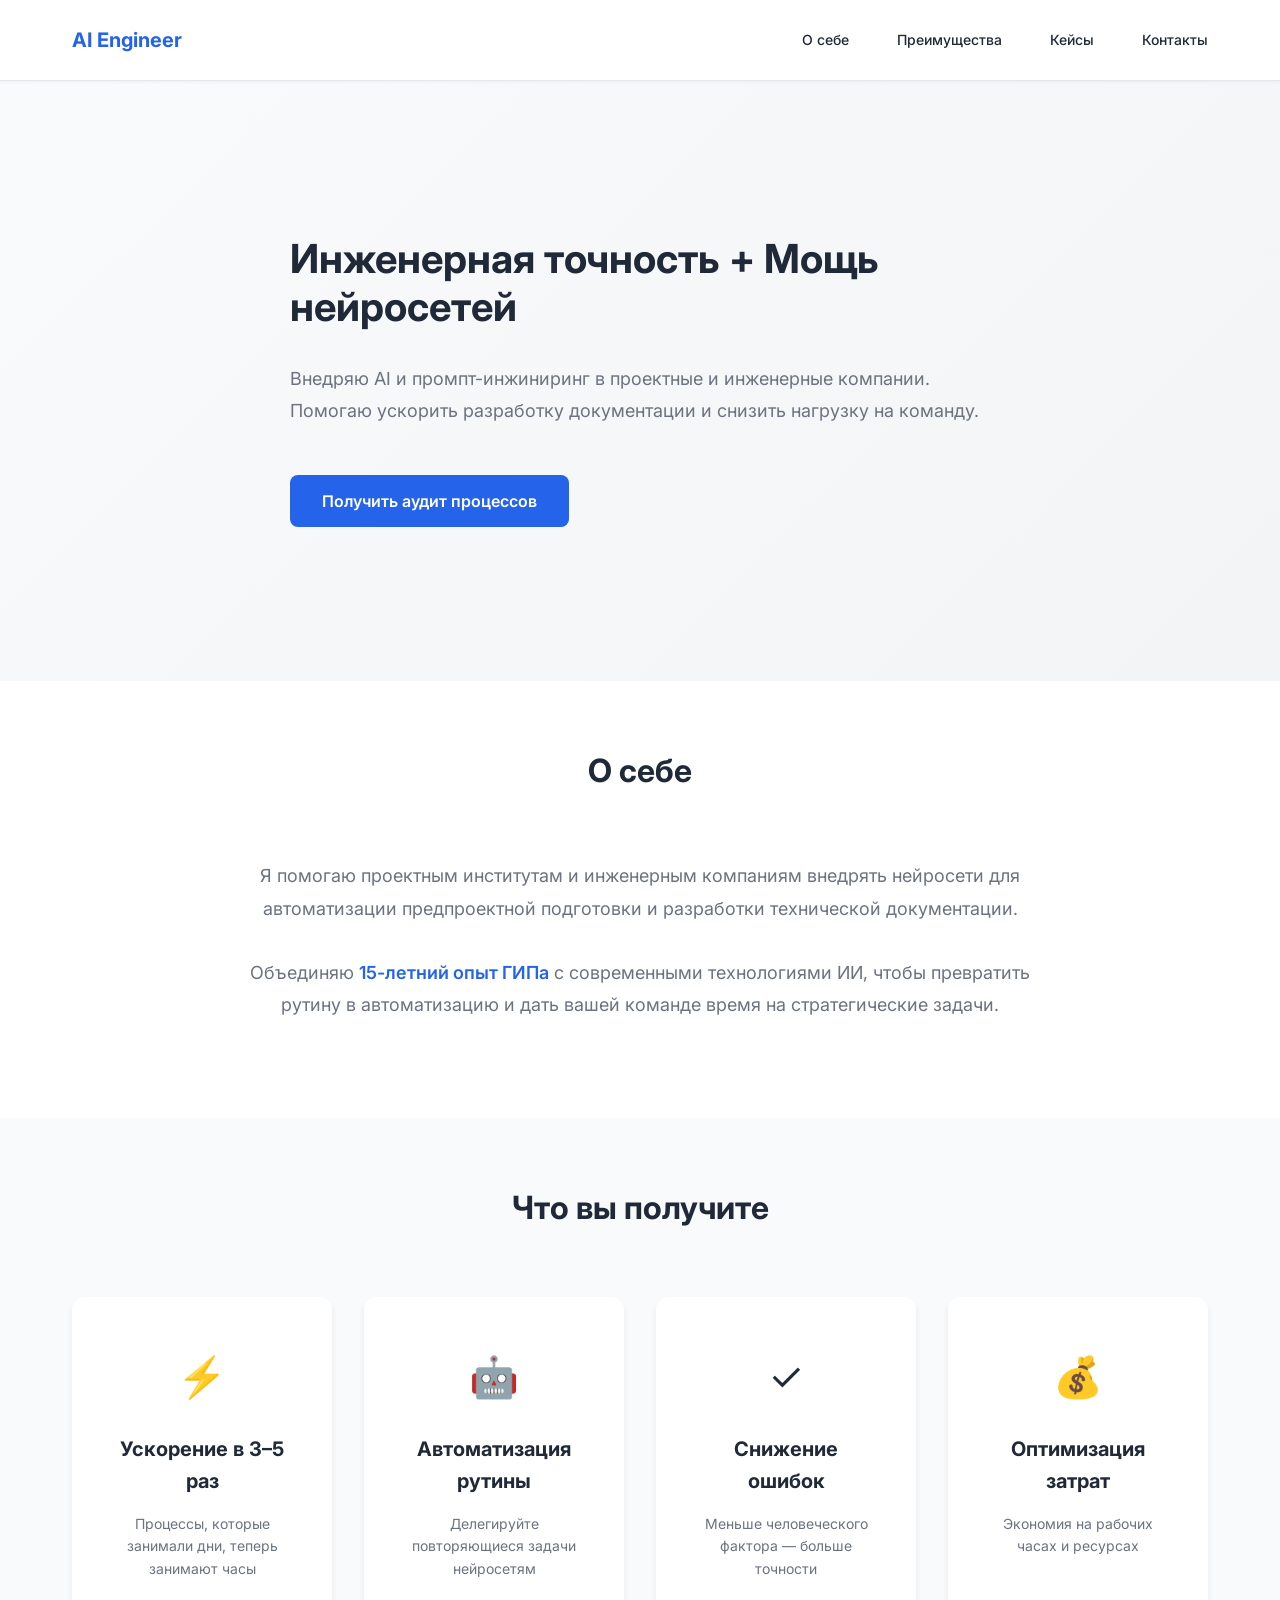
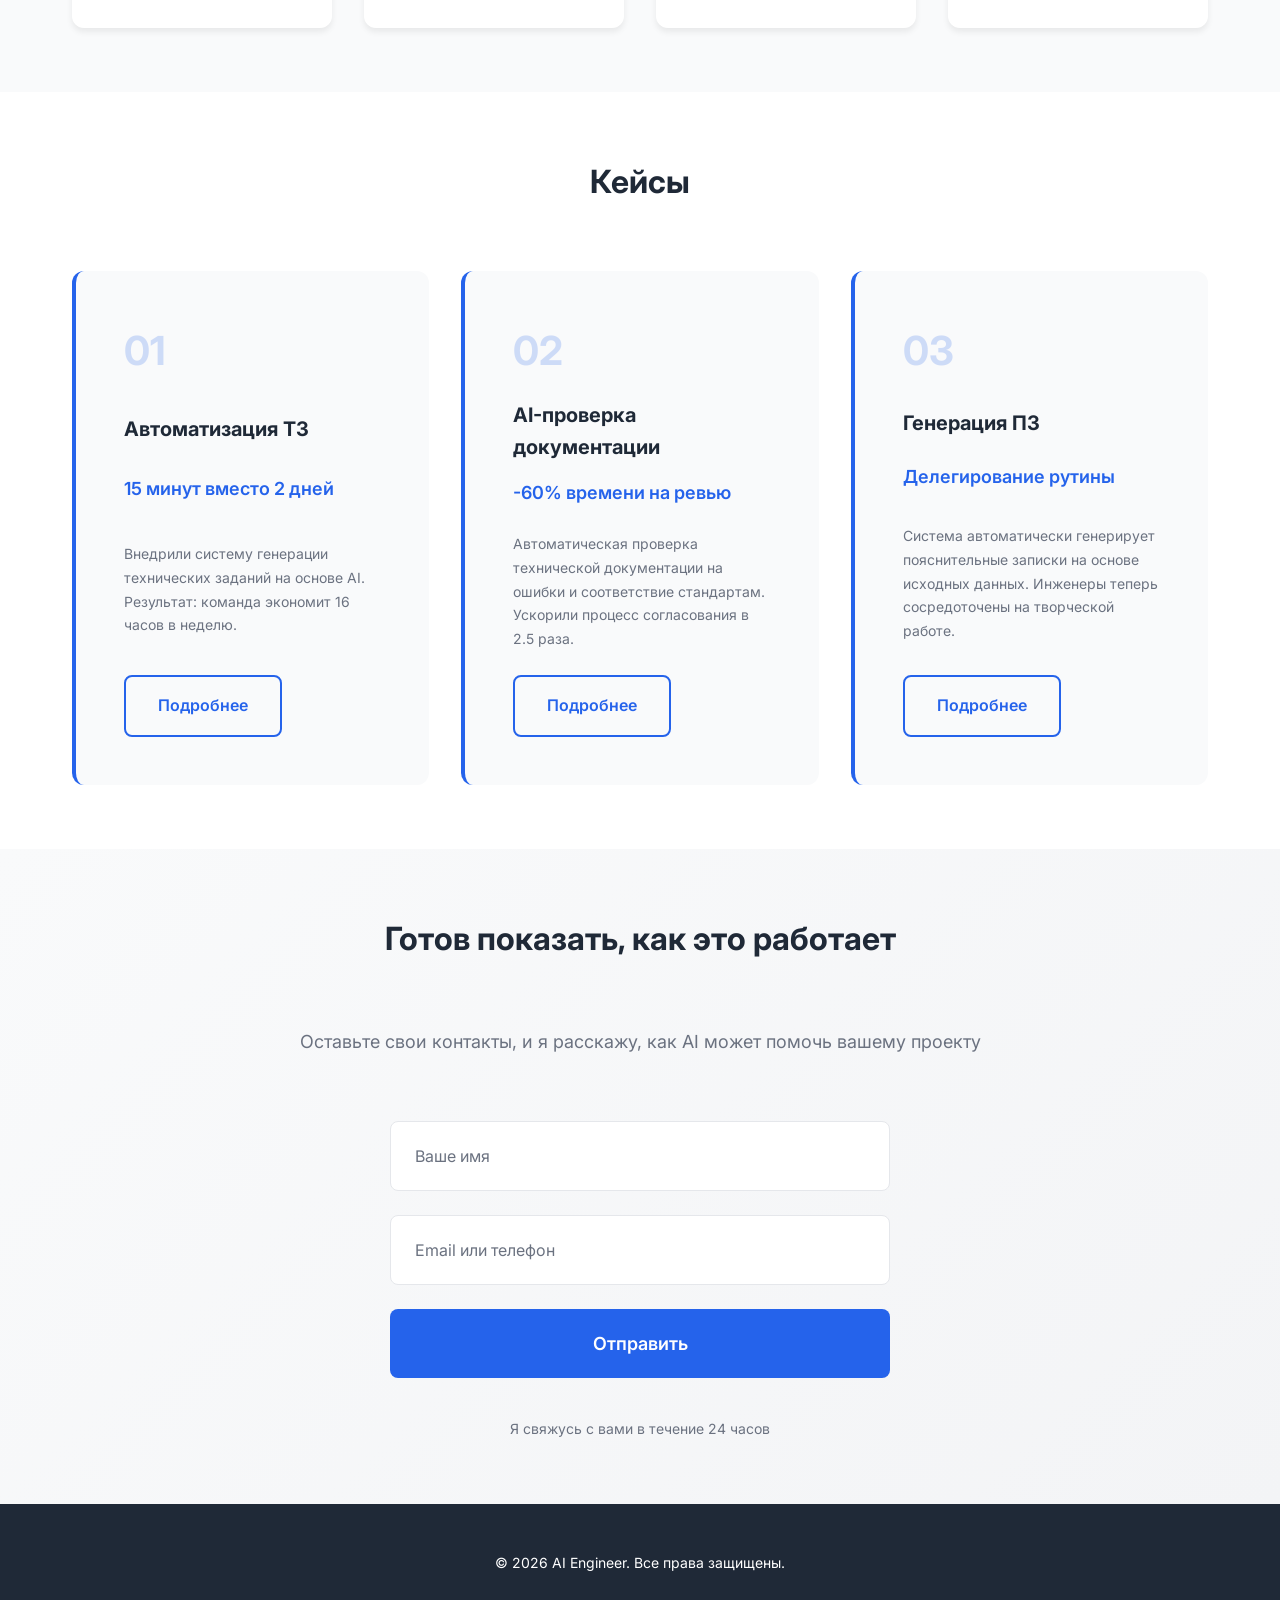
==== index.html @ dcd71bc3 "шаблон сайта" ====
<!DOCTYPE html>
<html lang="ru">
<head>
    <meta charset="UTF-8">
    <meta name="viewport" content="width=device-width, initial-scale=1.0">
    <meta name="description" content="Внедрение AI и промпт-инжиниринга в проектные и инженерные компании">
    <title>AI для инженерных компаний | Автоматизация процессов</title>
    
    <!-- Google Fonts -->
    <link rel="preconnect" href="https://fonts.googleapis.com">
    <link rel="preconnect" href="https://fonts.gstatic.com" crossorigin>
    <link href="https://fonts.googleapis.com/css2?family=Inter:wght@400;500;600;700&display=swap" rel="stylesheet">
    
    <!-- Styles -->
    <link rel="stylesheet" href="style.css">
</head>
<body>
    <!-- Navigation -->
    <nav class="navbar">
        <div class="container">
            <div class="navbar-content">
                <div class="logo">AI Engineer</div>
                <ul class="nav-links">
                    <li><a href="#about">О себе</a></li>
                    <li><a href="#benefits">Преимущества</a></li>
                    <li><a href="#cases">Кейсы</a></li>
                    <li><a href="#contact">Контакты</a></li>
                </ul>
            </div>
        </div>
    </nav>

    <!-- Hero Section -->
    <section class="hero">
        <div class="container">
            <div class="hero-content">
                <h1 class="hero-title">Инженерная точность + Мощь нейросетей</h1>
                <p class="hero-subtitle">
                    Внедряю AI и промпт-инжиниринг в проектные и инженерные компании. 
                    Помогаю ускорить разработку документации и снизить нагрузку на команду.
                </p>
                <button class="btn btn-primary" onclick="scrollToContact()">Получить аудит процессов</button>
            </div>
        </div>
    </section>

    <!-- About Section -->
    <section id="about" class="about">
        <div class="container">
            <h2 class="section-title">О себе</h2>
            <div class="about-content">
                <p>
                    Я помогаю проектным институтам и инженерным компаниям внедрять нейросети 
                    для автоматизации предпроектной подготовки и разработки технической документации.
                </p>
                <p>
                    Объединяю <strong>15-летний опыт ГИПа</strong> с современными технологиями ИИ, 
                    чтобы превратить рутину в автоматизацию и дать вашей команде время на стратегические задачи.
                </p>
            </div>
        </div>
    </section>

    <!-- Benefits Section -->
    <section id="benefits" class="benefits">
        <div class="container">
            <h2 class="section-title">Что вы получите</h2>
            <div class="benefits-grid">
                <div class="benefit-card">
                    <div class="benefit-icon">⚡</div>
                    <h3>Ускорение в 3–5 раз</h3>
                    <p>Процессы, которые занимали дни, теперь занимают часы</p>
                </div>
                <div class="benefit-card">
                    <div class="benefit-icon">🤖</div>
                    <h3>Автоматизация рутины</h3>
                    <p>Делегируйте повторяющиеся задачи нейросетям</p>
                </div>
                <div class="benefit-card">
                    <div class="benefit-icon">✓</div>
                    <h3>Снижение ошибок</h3>
                    <p>Меньше человеческого фактора — больше точности</p>
                </div>
                <div class="benefit-card">
                    <div class="benefit-icon">💰</div>
                    <h3>Оптимизация затрат</h3>
                    <p>Экономия на рабочих часах и ресурсах</p>
                </div>
            </div>
        </div>
    </section>

    <!-- Cases Section -->
    <section id="cases" class="cases">
        <div class="container">
            <h2 class="section-title">Кейсы</h2>
            <div class="cases-grid">
                <div class="case-card">
                    <div class="case-number">01</div>
                    <h3>Автоматизация ТЗ</h3>
                    <p class="case-result">15 минут вместо 2 дней</p>
                    <p class="case-description">
                        Внедрили систему генерации технических заданий на основе AI. 
                        Результат: команда экономит 16 часов в неделю.
                    </p>
                    <a href="case-1.html" class="btn btn-secondary">Подробнее</a>
                </div>
                <div class="case-card">
                    <div class="case-number">02</div>
                    <h3>AI-проверка документации</h3>
                    <p class="case-result">-60% времени на ревью</p>
                    <p class="case-description">
                        Автоматическая проверка технической документации на ошибки и соответствие стандартам. 
                        Ускорили процесс согласования в 2.5 раза.
                    </p>
                    <a href="case-2.html" class="btn btn-secondary">Подробнее</a>
                </div>
                <div class="case-card">
                    <div class="case-number">03</div>
                    <h3>Генерация ПЗ</h3>
                    <p class="case-result">Делегирование рутины</p>
                    <p class="case-description">
                        Система автоматически генерирует пояснительные записки на основе исходных данных. 
                        Инженеры теперь сосредоточены на творческой работе.
                    </p>
                    <a href="case-3.html" class="btn btn-secondary">Подробнее</a>
                </div>
            </div>
        </div>
    </section>

    <!-- Contact Section -->
    <section id="contact" class="contact">
        <div class="container">
            <h2 class="section-title">Готов показать, как это работает</h2>
            <p class="contact-subtitle">Оставьте свои контакты, и я расскажу, как AI может помочь вашему проекту</p>
            
            <form class="contact-form" id="contactForm">
                <div class="form-group">
                    <input 
                        type="text" 
                        placeholder="Ваше имя" 
                        required
                        class="form-input"
                    >
                </div>
                <div class="form-group">
                    <input 
                        type="email" 
                        placeholder="Email или телефон" 
                        required
                        class="form-input"
                    >
                </div>
                <button type="submit" class="btn btn-primary btn-large">Отправить</button>
                <p class="form-note">Я свяжусь с вами в течение 24 часов</p>
            </form>
        </div>
    </section>

    <!-- Footer -->
    <footer class="footer">
        <div class="container">
            <p>&copy; 2026 AI Engineer. Все права защищены.</p>
        </div>
    </footer>

    <!-- Scripts -->
    <script src="script.js"></script>
</body>
</html>
---- style.css ----
/* ============================================
   CSS Variables & Reset
   ============================================ */

:root {
    /* Colors */
    --primary: #2563eb;
    --primary-dark: #1e40af;
    --primary-light: #3b82f6;
    --text-dark: #1f2937;
    --text-light: #6b7280;
    --bg-light: #f9fafb;
    --bg-white: #ffffff;
    --border: #e5e7eb;
    --shadow: 0 4px 6px rgba(0, 0, 0, 0.07);
    --shadow-lg: 0 10px 25px rgba(0, 0, 0, 0.1);
    
    /* Spacing */
    --spacing-xs: 0.5rem;
    --spacing-sm: 1rem;
    --spacing-md: 1.5rem;
    --spacing-lg: 2rem;
    --spacing-xl: 3rem;
    --spacing-2xl: 4rem;
    
    /* Typography */
    --font-family: 'Inter', -apple-system, BlinkMacSystemFont, 'Segoe UI', sans-serif;
    --font-size-sm: 0.875rem;
    --font-size-base: 1rem;
    --font-size-lg: 1.125rem;
    --font-size-xl: 1.25rem;
    --font-size-2xl: 1.5rem;
    --font-size-3xl: 2rem;
    --font-size-4xl: 2.5rem;
    
    /* Transitions */
    --transition: all 0.3s ease;
}

* {
    margin: 0;
    padding: 0;
    box-sizing: border-box;
}

html {
    scroll-behavior: smooth;
}

section[id] {
    scroll-margin-top: 80px;
}

body {
    font-family: var(--font-family);
    color: var(--text-dark);
    background-color: var(--bg-white);
    line-height: 1.6;
    font-size: var(--font-size-base);
}

/* ============================================
   Container & Layout
   ============================================ */

.container {
    max-width: 1200px;
    margin: 0 auto;
    padding: 0 var(--spacing-lg);
}

/* ============================================
   Navigation
   ============================================ */

.navbar {
    position: sticky;
    top: 0;
    background: var(--bg-white);
    border-bottom: 1px solid var(--border);
    z-index: 100;
    box-shadow: 0 1px 3px rgba(0, 0, 0, 0.05);
}

.navbar-content {
    display: flex;
    justify-content: space-between;
    align-items: center;
    padding: var(--spacing-md) 0;
}

.logo {
    font-size: var(--font-size-xl);
    font-weight: 700;
    color: var(--primary);
    text-decoration: none;
}

.nav-links {
    display: flex;
    list-style: none;
    gap: var(--spacing-xl);
}

.nav-links a {
    color: var(--text-dark);
    text-decoration: none;
    font-weight: 500;
    font-size: var(--font-size-sm);
    transition: var(--transition);
    position: relative;
}

.nav-links a:hover {
    color: var(--primary);
}

.nav-links a::after {
    content: '';
    position: absolute;
    bottom: -4px;
    left: 0;
    width: 0;
    height: 2px;
    background: var(--primary);
    transition: var(--transition);
}

.nav-links a:hover::after {
    width: 100%;
}

/* ============================================
   Hero Section
   ============================================ */

.hero {
    padding: var(--spacing-2xl) 0;
    background: linear-gradient(135deg, #f9fafb 0%, #f3f4f6 100%);
    min-height: 600px;
    display: flex;
    align-items: center;
    animation: fadeIn 0.8s ease;
}

.hero-content {
    max-width: 700px;
}

.hero-title {
    font-size: var(--font-size-4xl);
    font-weight: 700;
    line-height: 1.2;
    margin-bottom: var(--spacing-lg);
    color: var(--text-dark);
}

.hero-subtitle {
    font-size: var(--font-size-lg);
    color: var(--text-light);
    margin-bottom: var(--spacing-xl);
    line-height: 1.8;
}

/* ============================================
   Buttons
   ============================================ */

.btn {
    padding: var(--spacing-sm) var(--spacing-lg);
    border: none;
    border-radius: 8px;
    font-size: var(--font-size-base);
    font-weight: 600;
    cursor: pointer;
    transition: var(--transition);
    font-family: var(--font-family);
    display: inline-block;
    text-decoration: none;
}

.btn-primary {
    background: var(--primary);
    color: white;
}

.btn-primary:hover {
    background: var(--primary-dark);
    transform: translateY(-2px);
    box-shadow: var(--shadow-lg);
}

.btn-primary:active {
    transform: translateY(0);
}

.btn-large {
    padding: var(--spacing-md) var(--spacing-2xl);
    font-size: var(--font-size-lg);
}

.btn-secondary {
    background: transparent;
    color: var(--primary);
    border: 2px solid var(--primary);
    padding: var(--spacing-sm) var(--spacing-lg);
}

.btn-secondary:hover {
    background: var(--primary);
    color: white;
    transform: translateY(-2px);
}

/* ============================================
   Sections
   ============================================ */

section {
    padding: var(--spacing-2xl) 0;
}

.section-title {
    font-size: var(--font-size-3xl);
    font-weight: 700;
    margin-bottom: var(--spacing-2xl);
    text-align: center;
    color: var(--text-dark);
}

/* ============================================
   About Section
   ============================================ */

.about {
    background: var(--bg-white);
}

.about-content {
    max-width: 800px;
    margin: 0 auto;
    text-align: center;
}

.about-content p {
    font-size: var(--font-size-lg);
    color: var(--text-light);
    margin-bottom: var(--spacing-lg);
    line-height: 1.8;
}

.about-content strong {
    color: var(--primary);
    font-weight: 600;
}

/* ============================================
   Benefits Section
   ============================================ */

.benefits {
    background: var(--bg-light);
}

.benefits-grid {
    display: grid;
    grid-template-columns: repeat(auto-fit, minmax(250px, 1fr));
    gap: var(--spacing-lg);
}

.benefit-card {
    background: var(--bg-white);
    padding: var(--spacing-xl);
    border-radius: 12px;
    box-shadow: var(--shadow);
    transition: var(--transition);
    text-align: center;
    animation: fadeInUp 0.6s ease;
}

.benefit-card:hover {
    transform: translateY(-8px);
    box-shadow: var(--shadow-lg);
}

.benefit-icon {
    font-size: 2.5rem;
    margin-bottom: var(--spacing-md);
}

.benefit-card h3 {
    font-size: var(--font-size-xl);
    margin-bottom: var(--spacing-sm);
    color: var(--text-dark);
}

.benefit-card p {
    color: var(--text-light);
    font-size: var(--font-size-sm);
    line-height: 1.6;
}

/* ============================================
   Cases Section
   ============================================ */

.cases {
    background: var(--bg-white);
}

.cases-grid {
    display: grid;
    grid-template-columns: repeat(auto-fit, minmax(300px, 1fr));
    gap: var(--spacing-lg);
}

.case-card {
    background: var(--bg-light);
    padding: var(--spacing-xl);
    border-radius: 12px;
    border-left: 4px solid var(--primary);
    transition: var(--transition);
    animation: fadeInUp 0.6s ease;
    display: flex;
    flex-direction: column;
    justify-content: space-between;
}

.case-card:hover {
    box-shadow: var(--shadow-lg);
    transform: translateX(8px);
}

.case-number {
    font-size: 2.5rem;
    font-weight: 700;
    color: var(--primary);
    opacity: 0.2;
    margin-bottom: var(--spacing-sm);
}

.case-card h3 {
    font-size: var(--font-size-xl);
    margin-bottom: var(--spacing-sm);
    color: var(--text-dark);
}

.case-result {
    color: var(--primary);
    font-weight: 600;
    margin-bottom: var(--spacing-md);
    font-size: var(--font-size-lg);
}

.case-description {
    color: var(--text-light);
    font-size: var(--font-size-sm);
    line-height: 1.7;
}

.case-card .btn-secondary {
    margin-top: var(--spacing-md);
    display: inline-block;
    align-self: flex-start;
}

/* ============================================
   Contact Section
   ============================================ */

.contact {
    background: linear-gradient(135deg, #f9fafb 0%, #f3f4f6 100%);
}

.contact-subtitle {
    text-align: center;
    font-size: var(--font-size-lg);
    color: var(--text-light);
    margin-bottom: var(--spacing-2xl);
}

.contact-form {
    max-width: 500px;
    margin: 0 auto;
    display: flex;
    flex-direction: column;
    gap: var(--spacing-md);
}

.form-group {
    display: flex;
    flex-direction: column;
}

.form-input {
    padding: var(--spacing-md);
    border: 1px solid var(--border);
    border-radius: 8px;
    font-size: var(--font-size-base);
    font-family: var(--font-family);
    transition: var(--transition);
    background: var(--bg-white);
}

.form-input:focus {
    outline: none;
    border-color: var(--primary);
    box-shadow: 0 0 0 3px rgba(37, 99, 235, 0.1);
}

.form-input::placeholder {
    color: var(--text-light);
}

.form-note {
    text-align: center;
    color: var(--text-light);
    font-size: var(--font-size-sm);
    margin-top: var(--spacing-sm);
}

/* ============================================
   Footer
   ============================================ */

.footer {
    background: var(--text-dark);
    color: white;
    text-align: center;
    padding: var(--spacing-xl) 0;
    font-size: var(--font-size-sm);
}

/* ============================================
   Animations
   ============================================ */

@keyframes fadeIn {
    from {
        opacity: 0;
    }
    to {
        opacity: 1;
    }
}

@keyframes fadeInUp {
    from {
        opacity: 0;
        transform: translateY(20px);
    }
    to {
        opacity: 1;
        transform: translateY(0);
    }
}

/* ============================================
   Case Pages
   ============================================ */

.case-header {
    background: linear-gradient(135deg, #f9fafb 0%, #f3f4f6 100%);
    padding: var(--spacing-2xl) 0;
    border-bottom: 1px solid var(--border);
}

.back-link {
    display: inline-block;
    color: var(--primary);
    text-decoration: none;
    font-weight: 500;
    margin-bottom: var(--spacing-lg);
    transition: var(--transition);
}

.back-link:hover {
    color: var(--primary-dark);
}

.case-header h1 {
    font-size: var(--font-size-4xl);
    margin-bottom: var(--spacing-md);
    color: var(--text-dark);
}

.case-header-subtitle {
    font-size: var(--font-size-lg);
    color: var(--text-light);
    max-width: 700px;
}

.case-content {
    padding: var(--spacing-2xl) 0;
}

.case-content .container {
    display: grid;
    grid-template-columns: 1fr 300px;
    gap: var(--spacing-2xl);
}

.case-main {
    max-width: 800px;
}

.case-section {
    margin-bottom: var(--spacing-2xl);
}

.case-section h2 {
    font-size: var(--font-size-2xl);
    margin-bottom: var(--spacing-lg);
    color: var(--text-dark);
}

.case-section p {
    color: var(--text-light);
    margin-bottom: var(--spacing-md);
    line-height: 1.8;
}

.case-list {
    list-style: none;
    margin-bottom: var(--spacing-lg);
}

.case-list li {
    padding-left: var(--spacing-lg);
    margin-bottom: var(--spacing-md);
    position: relative;
    color: var(--text-light);
    line-height: 1.7;
}

.case-list li:before {
    content: '✓';
    position: absolute;
    left: 0;
    color: var(--primary);
    font-weight: 700;
}

.case-section.highlight {
    background: var(--bg-light);
    padding: var(--spacing-xl);
    border-radius: 12px;
    border-left: 4px solid var(--primary);
}

.results-grid {
    display: grid;
    grid-template-columns: repeat(auto-fit, minmax(150px, 1fr));
    gap: var(--spacing-lg);
    margin-top: var(--spacing-lg);
}

.result-item {
    text-align: center;
}

.result-number {
    font-size: var(--font-size-3xl);
    font-weight: 700;
    color: var(--primary);
    display: block;
    margin-bottom: var(--spacing-sm);
}

.result-label {
    font-size: var(--font-size-sm);
    color: var(--text-light);
}

.case-sidebar {
    display: flex;
    flex-direction: column;
    gap: var(--spacing-lg);
}

.sidebar-card {
    background: var(--bg-light);
    padding: var(--spacing-lg);
    border-radius: 12px;
    box-shadow: var(--shadow);
}

.sidebar-card h3 {
    font-size: var(--font-size-lg);
    margin-bottom: var(--spacing-md);
    color: var(--text-dark);
}

.facts-list,
.tech-list {
    list-style: none;
}

.facts-list li,
.tech-list li {
    padding: var(--spacing-sm) 0;
    color: var(--text-light);
    font-size: var(--font-size-sm);
    border-bottom: 1px solid var(--border);
}

.facts-list li:last-child,
.tech-list li:last-child {
    border-bottom: none;
}

.facts-list strong {
    color: var(--text-dark);
}

.testimonial {
    background: var(--bg-light);
    padding: var(--spacing-xl);
    border-radius: 12px;
    border-left: 4px solid var(--primary);
}

.testimonial blockquote {
    font-size: var(--font-size-lg);
    color: var(--text-dark);
    font-style: italic;
    margin-bottom: var(--spacing-md);
    line-height: 1.8;
}

.testimonial-author {
    color: var(--text-light);
    font-size: var(--font-size-sm);
}

.case-cta {
    background: linear-gradient(135deg, var(--primary) 0%, var(--primary-dark) 100%);
    color: white;
    padding: var(--spacing-xl);
    border-radius: 12px;
    text-align: center;
}

.case-cta h2 {
    color: white;
}

.case-cta p {
    color: rgba(255, 255, 255, 0.9);
}

.case-cta .btn {
    margin-top: var(--spacing-lg);
}

.other-cases {
    background: var(--bg-light);
    padding: var(--spacing-2xl) 0;
}

/* ============================================
   Responsive - Case Pages
   ============================================ */

@media (max-width: 768px) {
    .case-content .container {
        grid-template-columns: 1fr;
    }

    .case-header h1 {
        font-size: var(--font-size-2xl);
    }

    .case-section h2 {
        font-size: var(--font-size-xl);
    }

    .results-grid {
        grid-template-columns: repeat(2, 1fr);
    }
}

@media (max-width: 768px) {
    :root {
        --font-size-4xl: 2rem;
        --font-size-3xl: 1.75rem;
        --spacing-2xl: 2rem;
        --spacing-xl: 1.5rem;
    }

    .container {
        padding: 0 var(--spacing-md);
    }

    .navbar-content {
        flex-direction: column;
        gap: var(--spacing-md);
    }

    .nav-links {
        gap: var(--spacing-lg);
        justify-content: center;
    }

    .hero {
        min-height: 400px;
        padding: var(--spacing-xl) 0;
    }

    .hero-title {
        font-size: var(--font-size-2xl);
    }

    .hero-subtitle {
        font-size: var(--font-size-base);
    }

    .benefits-grid,
    .cases-grid {
        grid-template-columns: 1fr;
    }

    .section-title {
        font-size: var(--font-size-2xl);
        margin-bottom: var(--spacing-xl);
    }

    section {
        padding: var(--spacing-xl) 0;
    }
}

@media (max-width: 480px) {
    :root {
        --font-size-4xl: 1.5rem;
        --font-size-3xl: 1.5rem;
        --font-size-2xl: 1.25rem;
        --spacing-2xl: 1.5rem;
        --spacing-xl: 1rem;
        --spacing-lg: 1rem;
    }

    .nav-links {
        gap: var(--spacing-md);
        font-size: var(--font-size-xs);
    }

    .btn-large {
        width: 100%;
        padding: var(--spacing-md) var(--spacing-lg);
    }

    .hero-title {
        font-size: var(--font-size-xl);
    }

    .benefit-icon {
        font-size: 2rem;
    }

    .case-number {
        font-size: 2rem;
    }
}
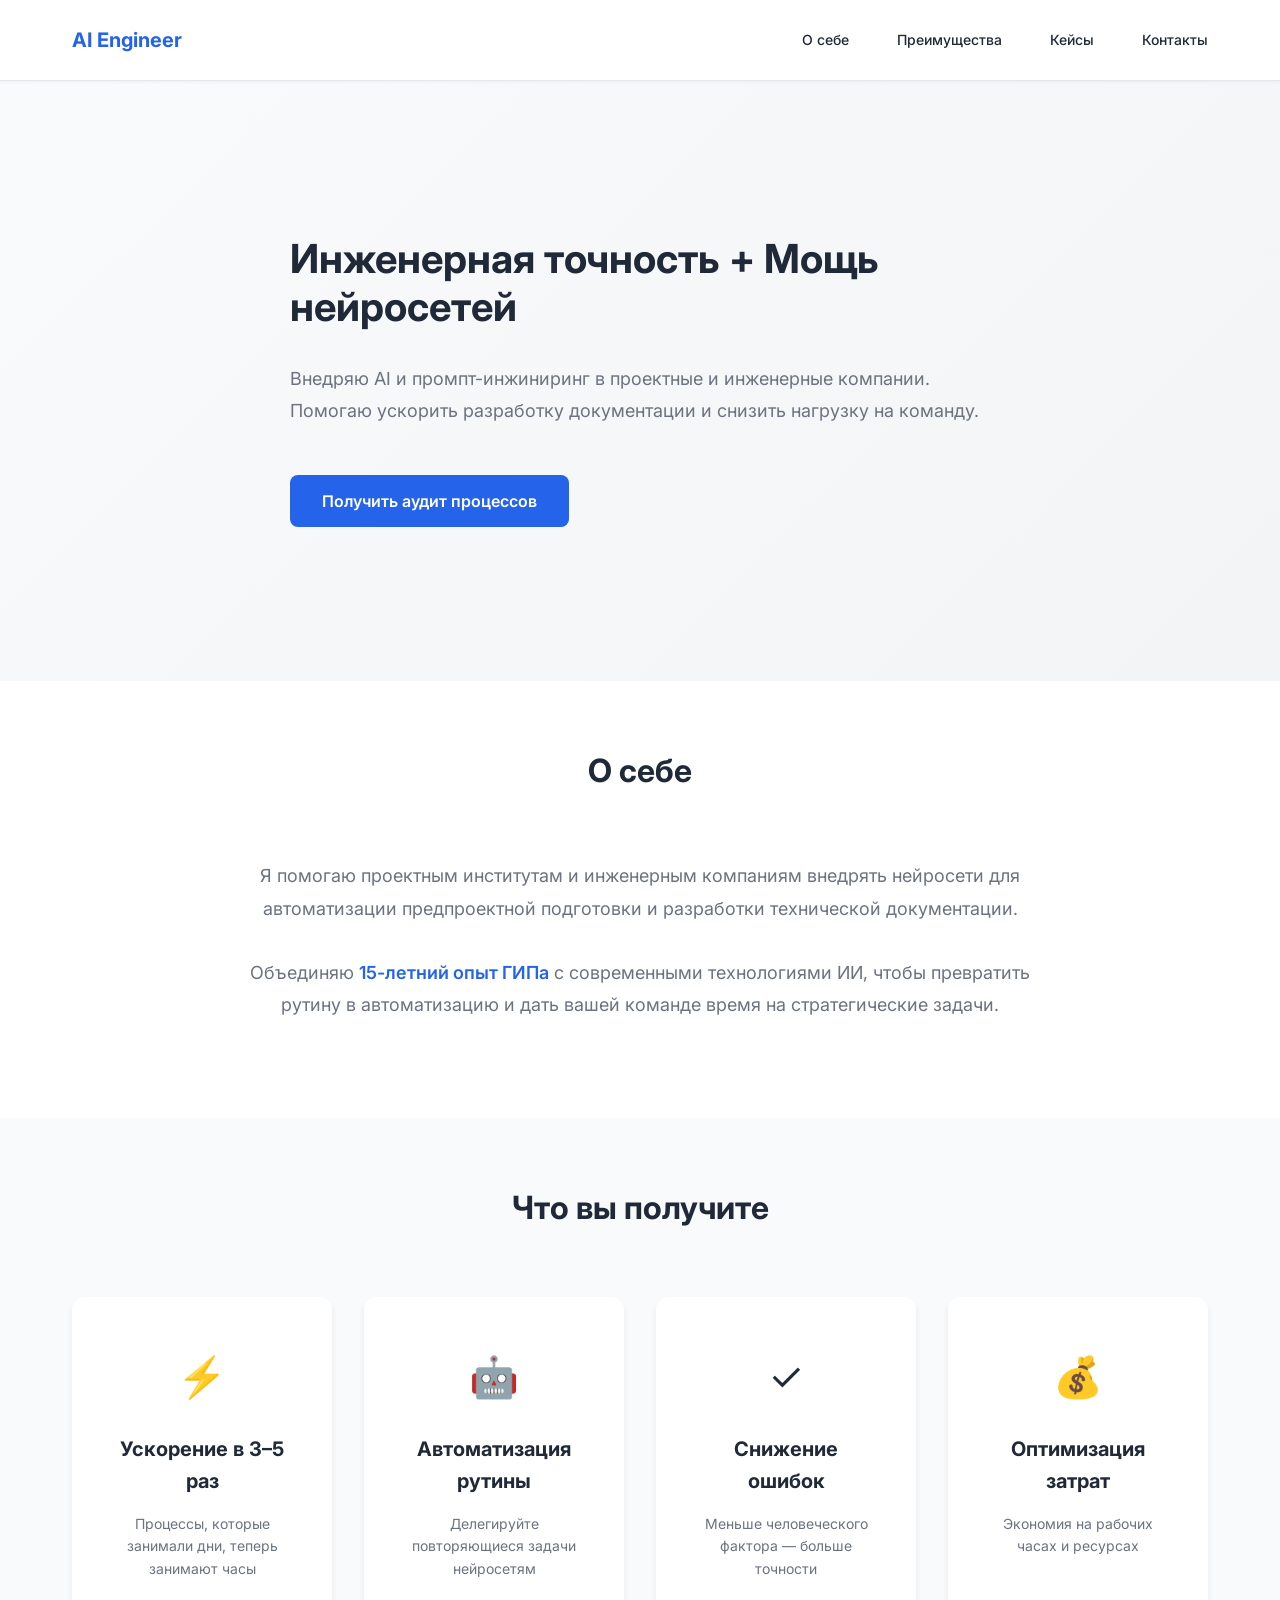
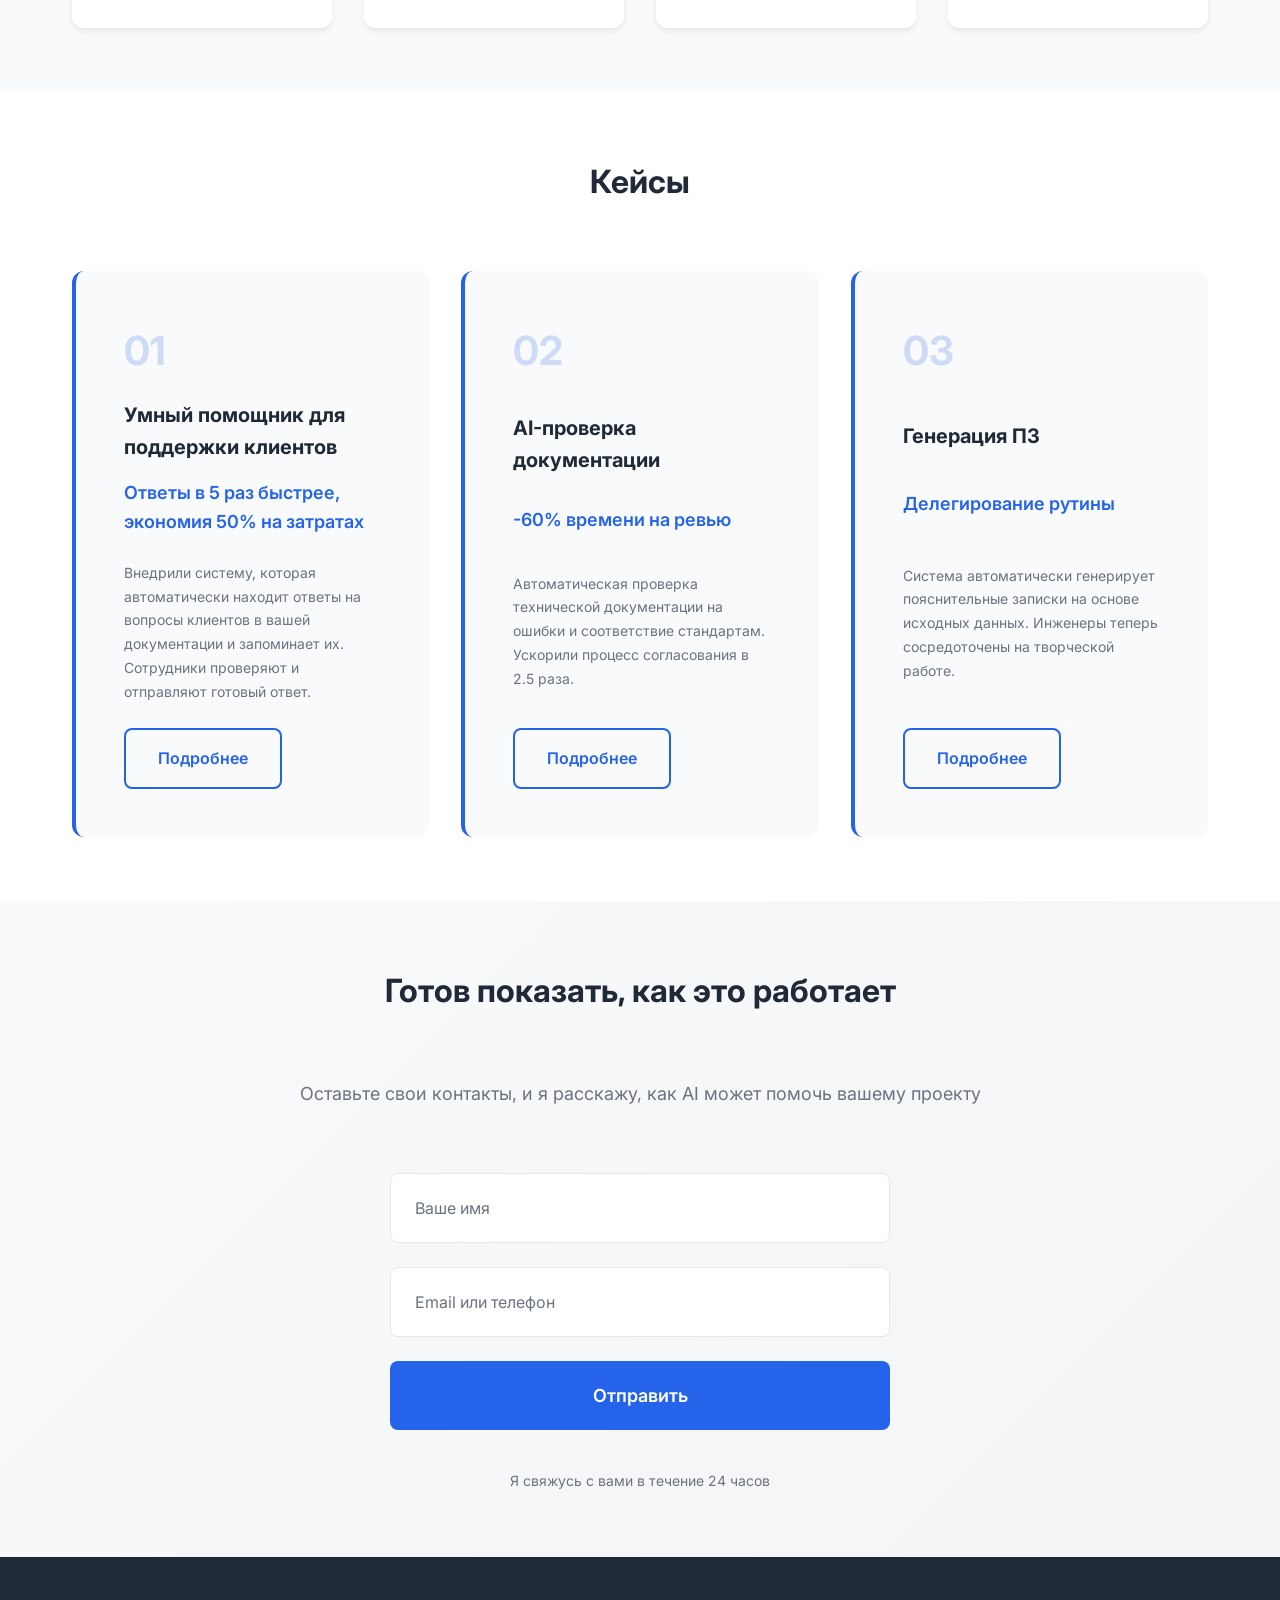
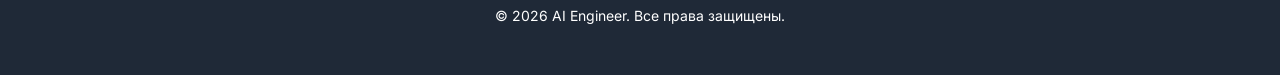
==== commit ab913527: "1 кейс" ====
--- a/index.html
+++ b/index.html
@@ -97,11 +97,10 @@
             <div class="cases-grid">
                 <div class="case-card">
                     <div class="case-number">01</div>
-                    <h3>Автоматизация ТЗ</h3>
-                    <p class="case-result">15 минут вместо 2 дней</p>
+                    <h3>Умный помощник для поддержки клиентов</h3>
+                    <p class="case-result">Ответы в 5 раз быстрее, экономия 50% на затратах</p>
                     <p class="case-description">
-                        Внедрили систему генерации технических заданий на основе AI. 
-                        Результат: команда экономит 16 часов в неделю.
+                        Внедрили систему, которая автоматически находит ответы на вопросы клиентов в вашей документации и запоминает их. Сотрудники проверяют и отправляют готовый ответ.
                     </p>
                     <a href="case-1.html" class="btn btn-secondary">Подробнее</a>
                 </div>
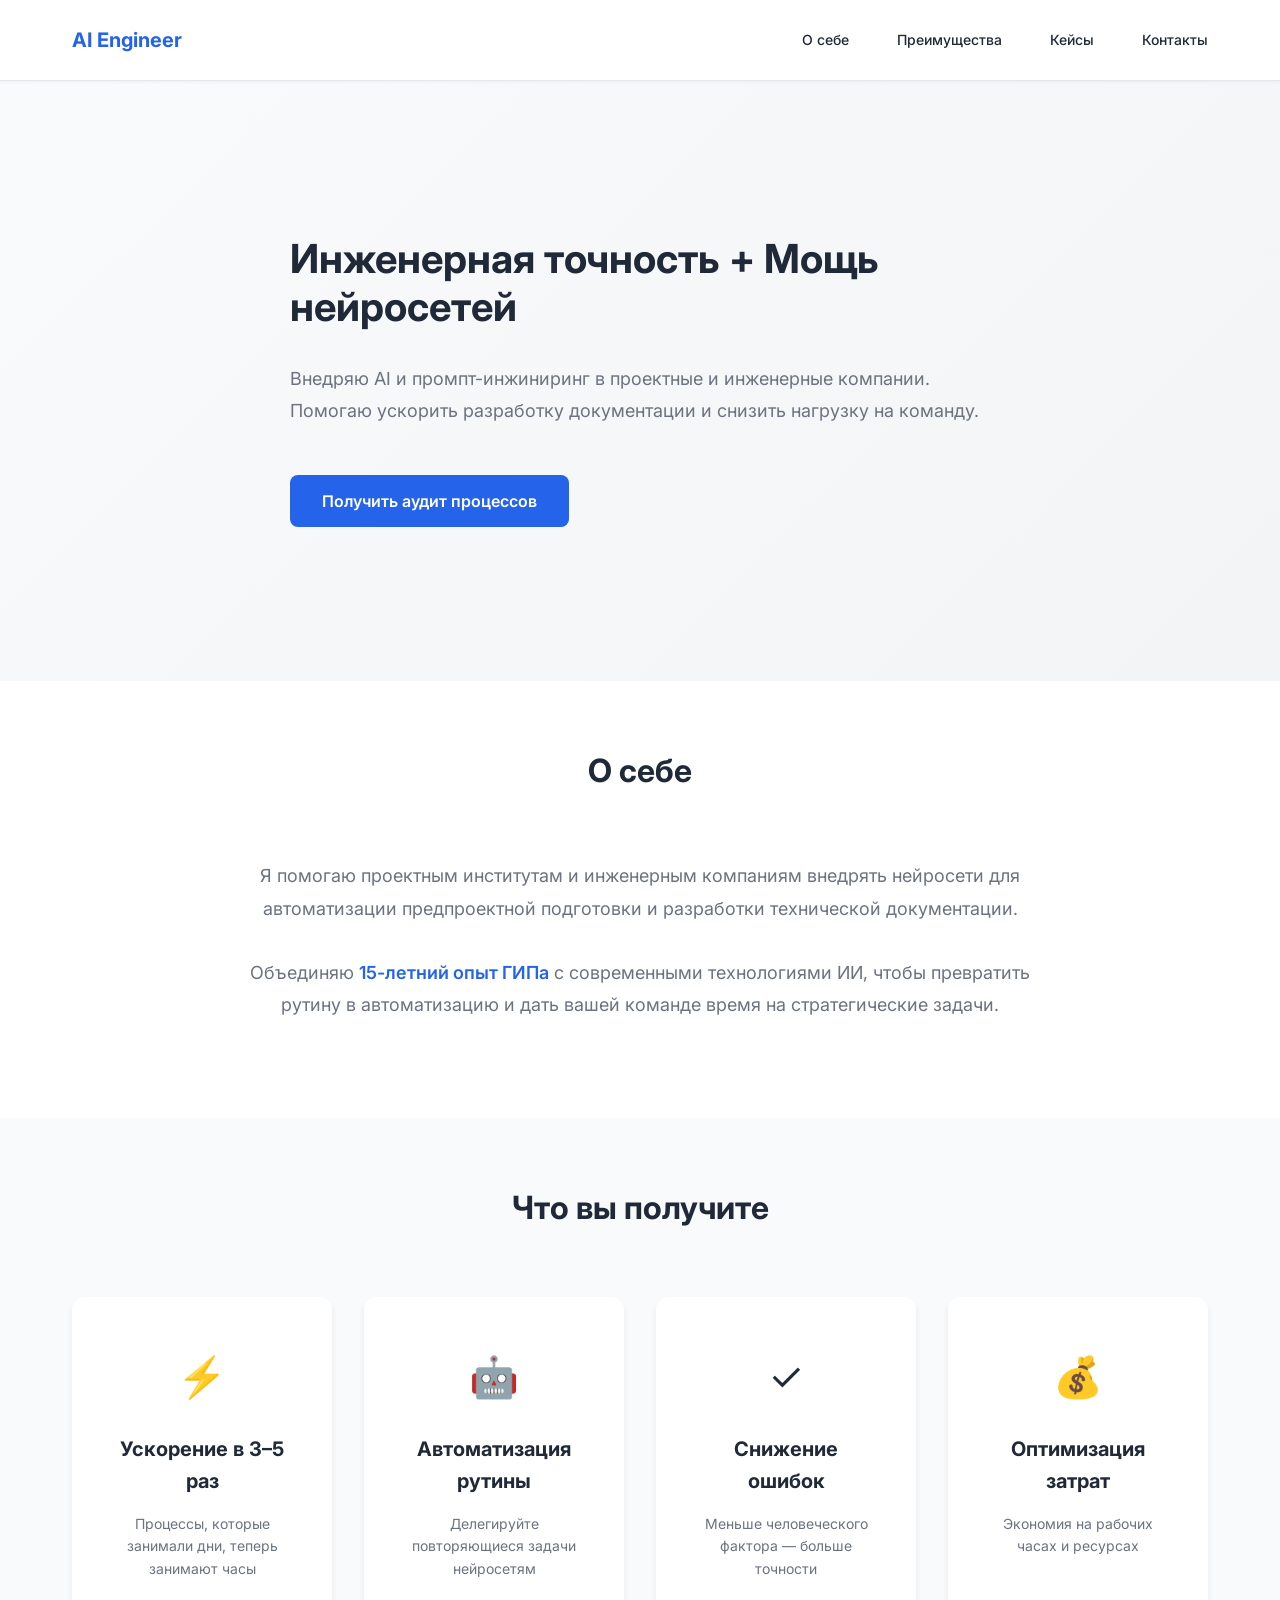
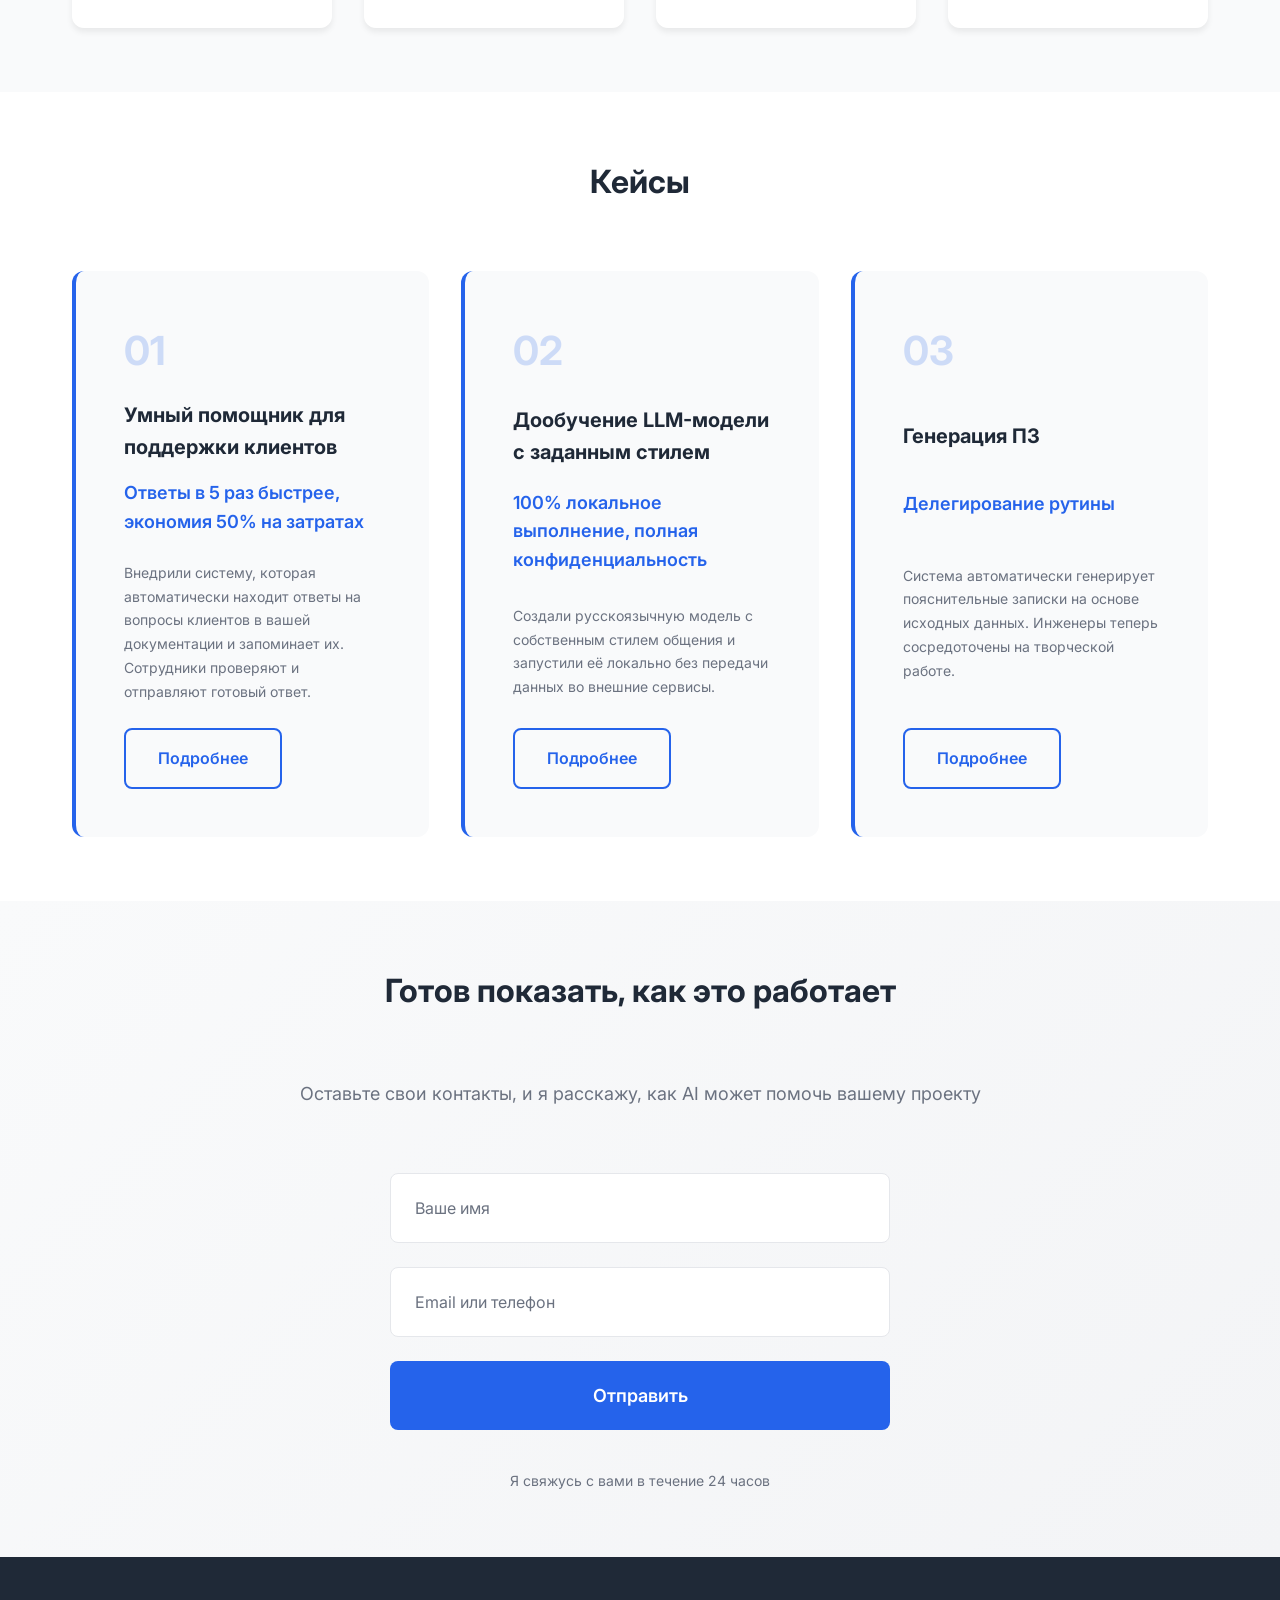
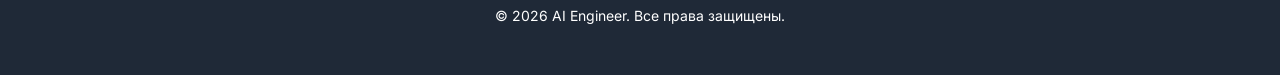
==== commit fe0ee87d: "кейс 2" ====
--- a/index.html
+++ b/index.html
@@ -106,11 +106,10 @@
                 </div>
                 <div class="case-card">
                     <div class="case-number">02</div>
-                    <h3>AI-проверка документации</h3>
-                    <p class="case-result">-60% времени на ревью</p>
+                    <h3>Дообучение LLM-модели с заданным стилем</h3>
+                    <p class="case-result">100% локальное выполнение, полная конфиденциальность</p>
                     <p class="case-description">
-                        Автоматическая проверка технической документации на ошибки и соответствие стандартам. 
-                        Ускорили процесс согласования в 2.5 раза.
+                        Создали русскоязычную модель с собственным стилем общения и запустили её локально без передачи данных во внешние сервисы.
                     </p>
                     <a href="case-2.html" class="btn btn-secondary">Подробнее</a>
                 </div>
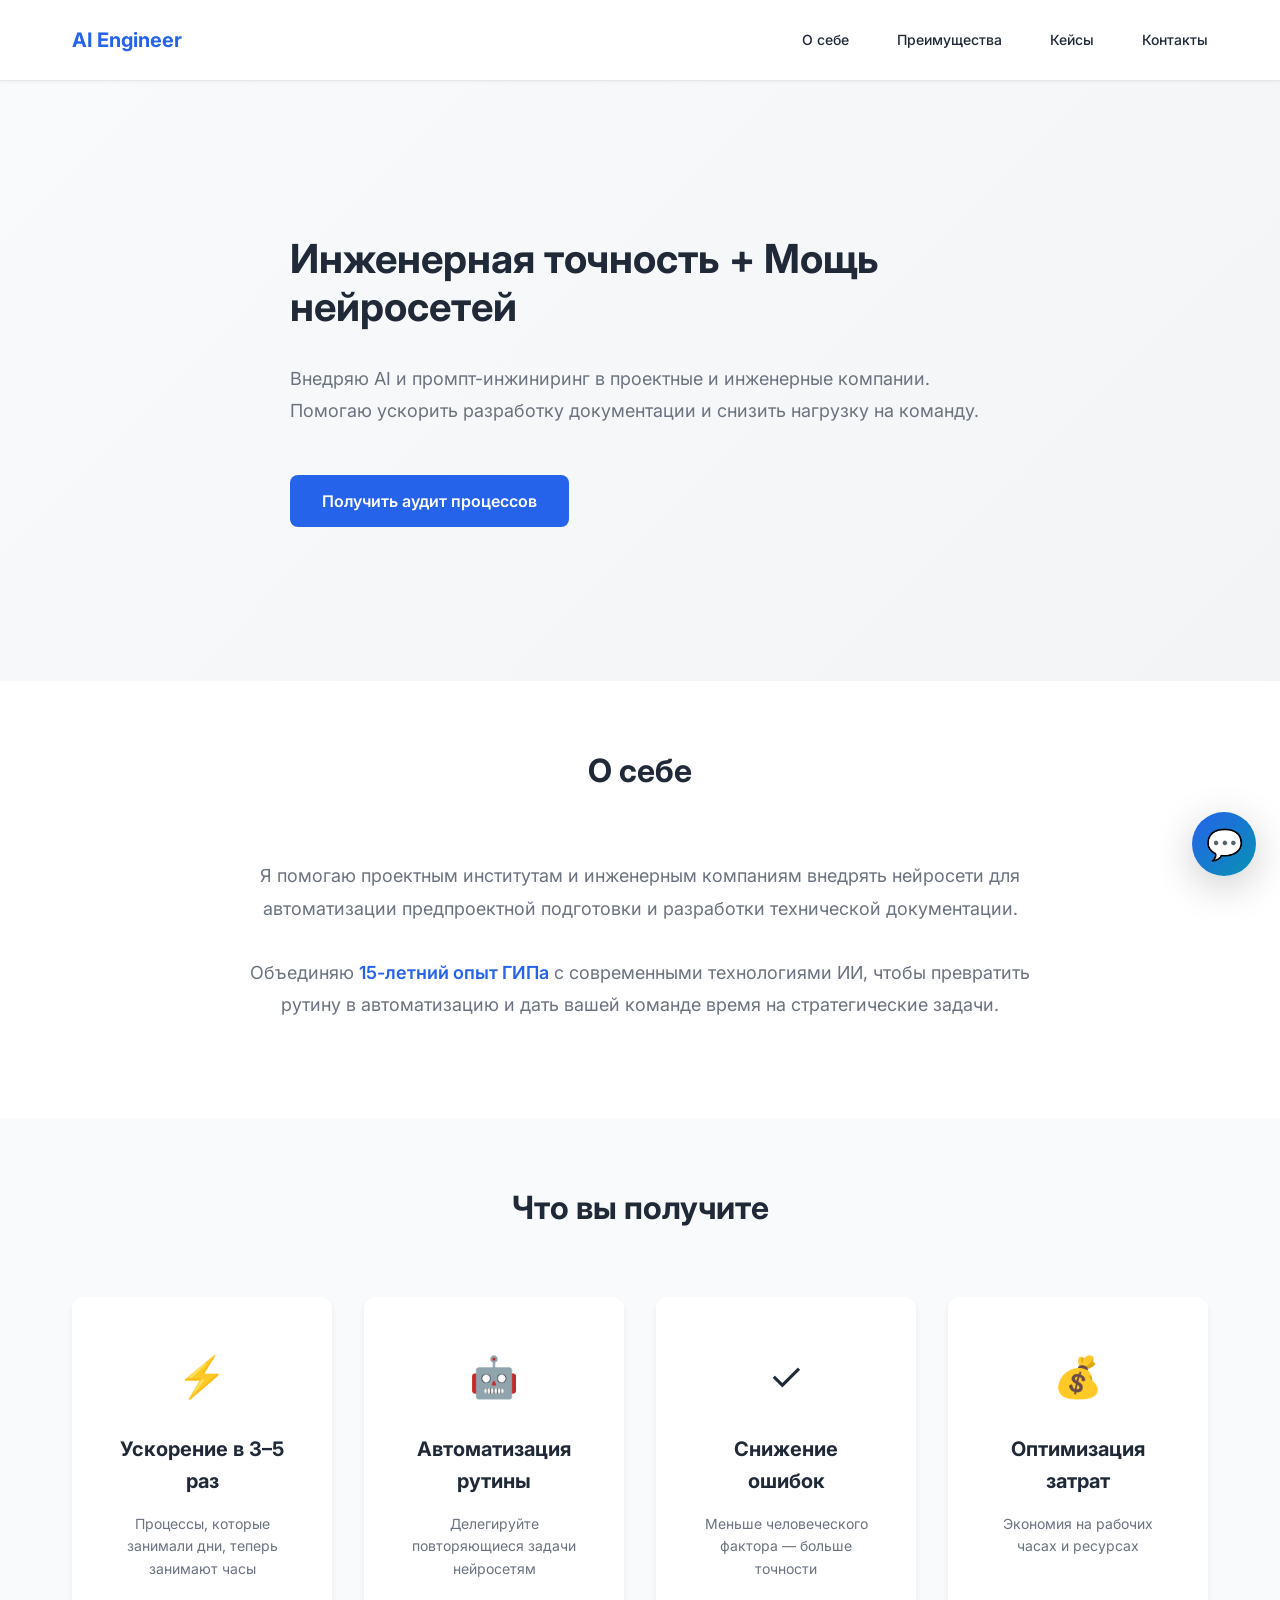
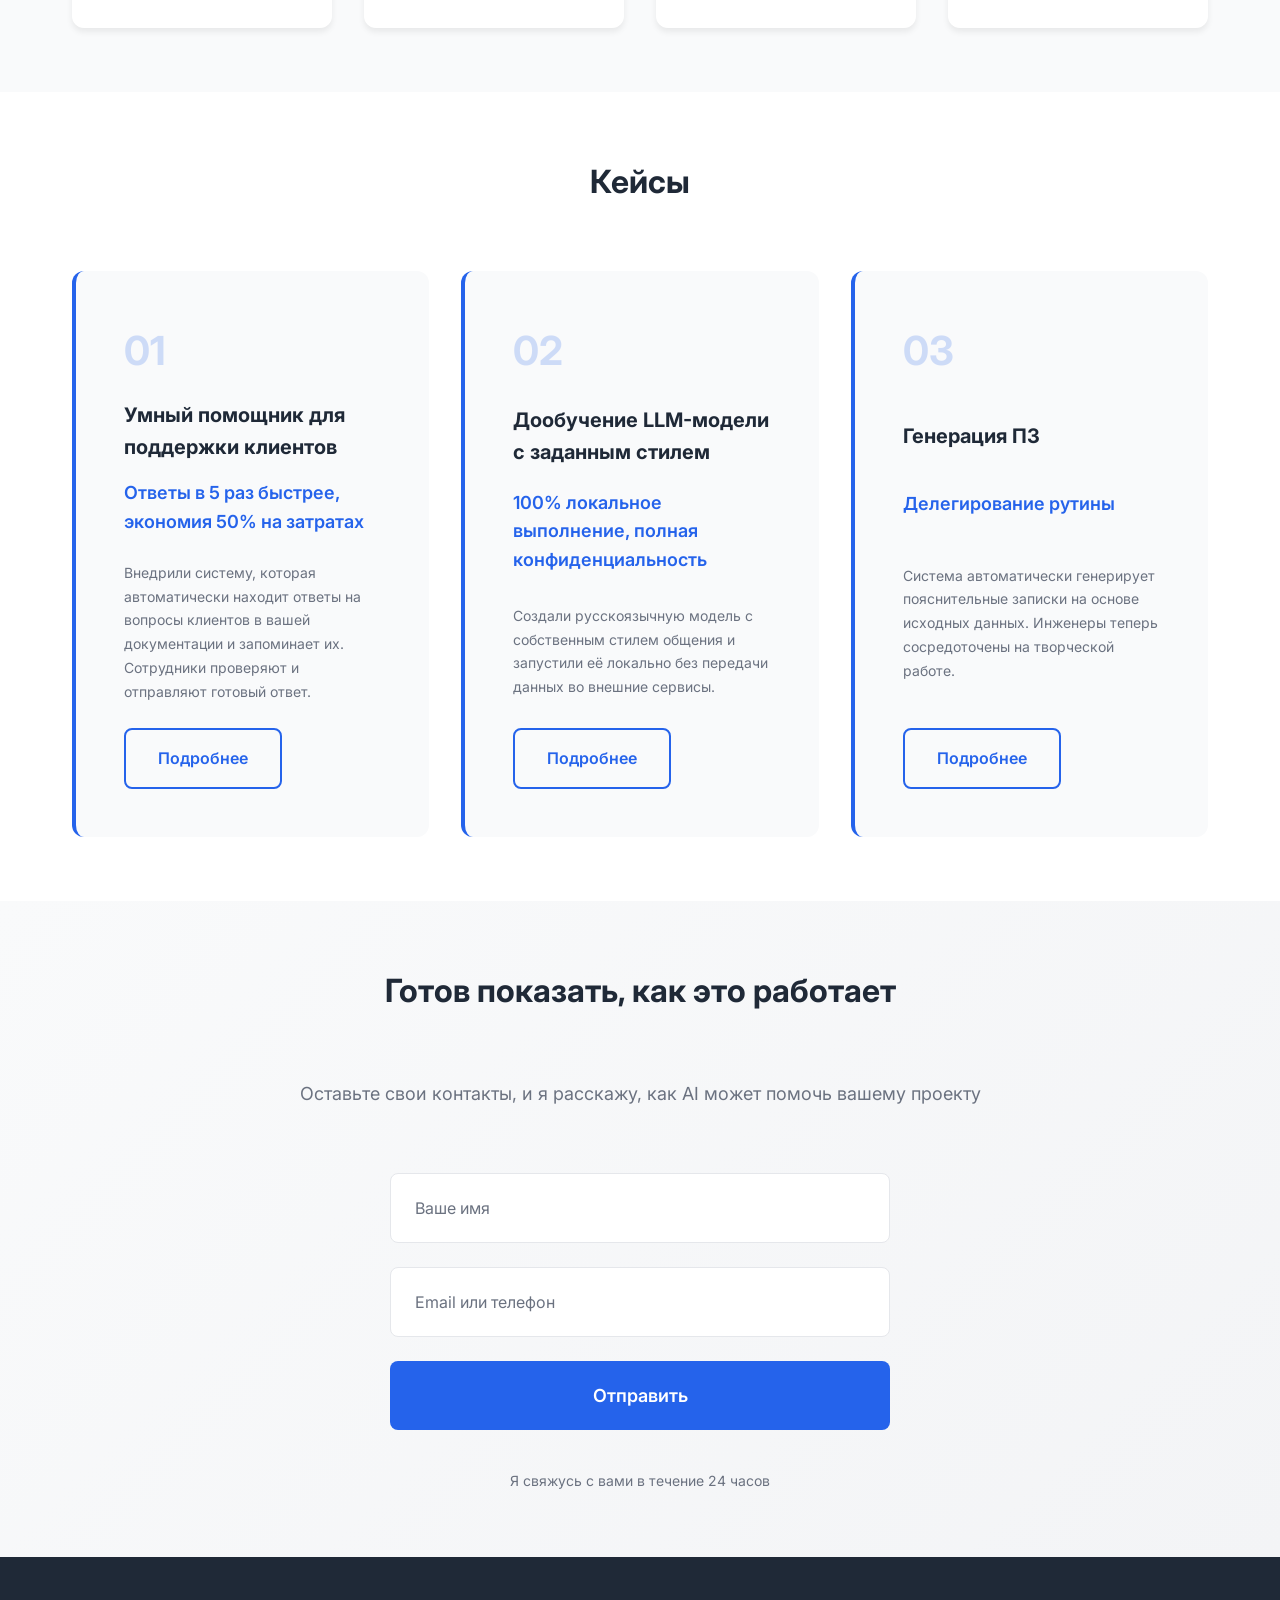
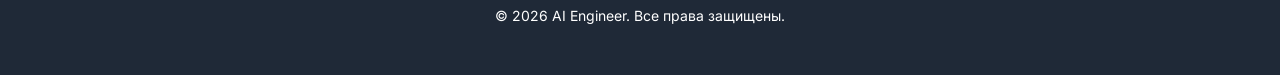
==== commit 280008b0: "add rag" ====
--- a/index.html
+++ b/index.html
@@ -13,6 +13,7 @@
     
     <!-- Styles -->
     <link rel="stylesheet" href="style.css">
+    <link rel="stylesheet" href="chat-widget.css">
 </head>
 <body>
     <!-- Navigation -->
@@ -165,5 +166,6 @@
 
     <!-- Scripts -->
     <script src="script.js"></script>
+    <script src="chat-widget.js"></script>
 </body>
 </html>
--- a/chat-widget.css
+++ b/chat-widget.css
@@ -0,0 +1,264 @@
+/* ============================================
+   Chat Widget Styles
+   ============================================ */
+
+.chat-launcher {
+    position: fixed;
+    bottom: 24px;
+    right: 24px;
+    width: 64px;
+    height: 64px;
+    border-radius: 999px;
+    background: linear-gradient(135deg, #2563eb, #0891b2);
+    display: flex;
+    align-items: center;
+    justify-content: center;
+    box-shadow: 0 10px 40px rgba(0, 0, 0, 0.2);
+    cursor: pointer;
+    border: none;
+    outline: none;
+    transition: transform 0.12s ease, box-shadow 0.12s ease;
+    z-index: 1000;
+}
+
+.chat-launcher:hover {
+    transform: translateY(-2px);
+    box-shadow: 0 16px 50px rgba(0, 0, 0, 0.3);
+}
+
+.chat-launcher span {
+    font-size: 30px;
+}
+
+.chat-widget {
+    position: fixed;
+    bottom: 100px;
+    right: 24px;
+    width: 360px;
+    max-width: calc(100vw - 32px);
+    height: 480px;
+    max-height: calc(100vh - 120px);
+    background: #ffffff;
+    border-radius: 16px;
+    box-shadow: 0 20px 60px rgba(0, 0, 0, 0.15);
+    display: flex;
+    flex-direction: column;
+    overflow: hidden;
+    border: 1px solid #e5e7eb;
+    z-index: 1000;
+}
+
+.chat-header {
+    padding: 14px 16px;
+    background: linear-gradient(135deg, #2563eb, #1e40af);
+    display: flex;
+    align-items: center;
+    justify-content: space-between;
+    color: #ffffff;
+}
+
+.chat-header-left {
+    display: flex;
+    gap: 10px;
+    align-items: center;
+}
+
+.avatar {
+    width: 32px;
+    height: 32px;
+    border-radius: 999px;
+    background: linear-gradient(135deg, #ffffff, #dbeafe);
+    display: flex;
+    align-items: center;
+    justify-content: center;
+    font-size: 16px;
+    color: #2563eb;
+    font-weight: 700;
+    box-shadow: 0 0 0 2px rgba(255, 255, 255, 0.3);
+}
+
+.chat-title {
+    font-size: 14px;
+    font-weight: 600;
+}
+
+.chat-subtitle {
+    font-size: 11px;
+    color: #dbeafe;
+    opacity: 0.9;
+}
+
+.chat-close {
+    border: none;
+    background: transparent;
+    color: #ffffff;
+    font-size: 24px;
+    cursor: pointer;
+    opacity: 0.8;
+    transition: opacity 0.2s ease;
+}
+
+.chat-close:hover {
+    opacity: 1;
+}
+
+.chat-messages {
+    flex: 1;
+    padding: 14px 14px 10px;
+    display: flex;
+    flex-direction: column;
+    gap: 8px;
+    overflow-y: auto;
+    background: #f9fafb;
+}
+
+.chat-messages::-webkit-scrollbar {
+    width: 6px;
+}
+
+.chat-messages::-webkit-scrollbar-track {
+    background: transparent;
+}
+
+.chat-messages::-webkit-scrollbar-thumb {
+    background: #d1d5db;
+    border-radius: 3px;
+}
+
+.chat-messages::-webkit-scrollbar-thumb:hover {
+    background: #9ca3af;
+}
+
+.chat-message {
+    max-width: 80%;
+    border-radius: 12px;
+    padding: 8px 11px;
+    font-size: 13px;
+    line-height: 1.4;
+    word-wrap: break-word;
+    white-space: pre-wrap;
+}
+
+.chat-message.user {
+    margin-left: auto;
+    background: linear-gradient(135deg, #2563eb, #1e40af);
+    color: #ffffff;
+    border-bottom-right-radius: 4px;
+}
+
+.chat-message.bot {
+    margin-right: auto;
+    background: #ffffff;
+    border: 1px solid #e5e7eb;
+    color: #1f2937;
+    border-bottom-left-radius: 4px;
+}
+
+.chat-footer {
+    padding: 10px 10px 12px;
+    border-top: 1px solid #e5e7eb;
+    background: #ffffff;
+    display: flex;
+    gap: 8px;
+    align-items: center;
+}
+
+.chat-input {
+    flex: 1;
+    border-radius: 999px;
+    border: 1px solid #d1d5db;
+    padding: 7px 12px;
+    background: #ffffff;
+    color: #1f2937;
+    font-size: 13px;
+    outline: none;
+    transition: border-color 0.2s ease;
+    font-family: inherit;
+}
+
+.chat-input:focus {
+    border-color: #2563eb;
+}
+
+.chat-input::placeholder {
+    color: #9ca3af;
+}
+
+.chat-send {
+    border-radius: 999px;
+    border: none;
+    padding: 7px 12px;
+    background: linear-gradient(135deg, #2563eb, #1e40af);
+    color: #ffffff;
+    font-size: 13px;
+    cursor: pointer;
+    display: flex;
+    align-items: center;
+    gap: 4px;
+    box-shadow: 0 2px 8px rgba(37, 99, 235, 0.3);
+    transition: all 0.2s ease;
+    font-family: inherit;
+}
+
+.chat-send:hover:not(:disabled) {
+    transform: translateY(-1px);
+    box-shadow: 0 4px 12px rgba(37, 99, 235, 0.4);
+}
+
+.chat-send:disabled {
+    opacity: 0.6;
+    cursor: default;
+}
+
+.chat-send span {
+    font-size: 14px;
+}
+
+.typing-indicator {
+    display: inline-flex;
+    gap: 2px;
+}
+
+.dot {
+    width: 4px;
+    height: 4px;
+    border-radius: 999px;
+    background: #9ca3af;
+    animation: blink 1s infinite ease-in-out;
+}
+
+.dot:nth-child(2) {
+    animation-delay: 0.2s;
+}
+
+.dot:nth-child(3) {
+    animation-delay: 0.4s;
+}
+
+@keyframes blink {
+    0%, 80%, 100% { 
+        opacity: 0.2; 
+        transform: translateY(0); 
+    }
+    40% { 
+        opacity: 1; 
+        transform: translateY(-1px); 
+    }
+}
+
+/* ============================================
+   Responsive
+   ============================================ */
+
+@media (max-width: 480px) {
+    .chat-widget {
+        width: calc(100vw - 16px);
+        height: calc(100vh - 80px);
+        bottom: 80px;
+        right: 8px;
+    }
+
+    .chat-message {
+        max-width: 90%;
+    }
+}
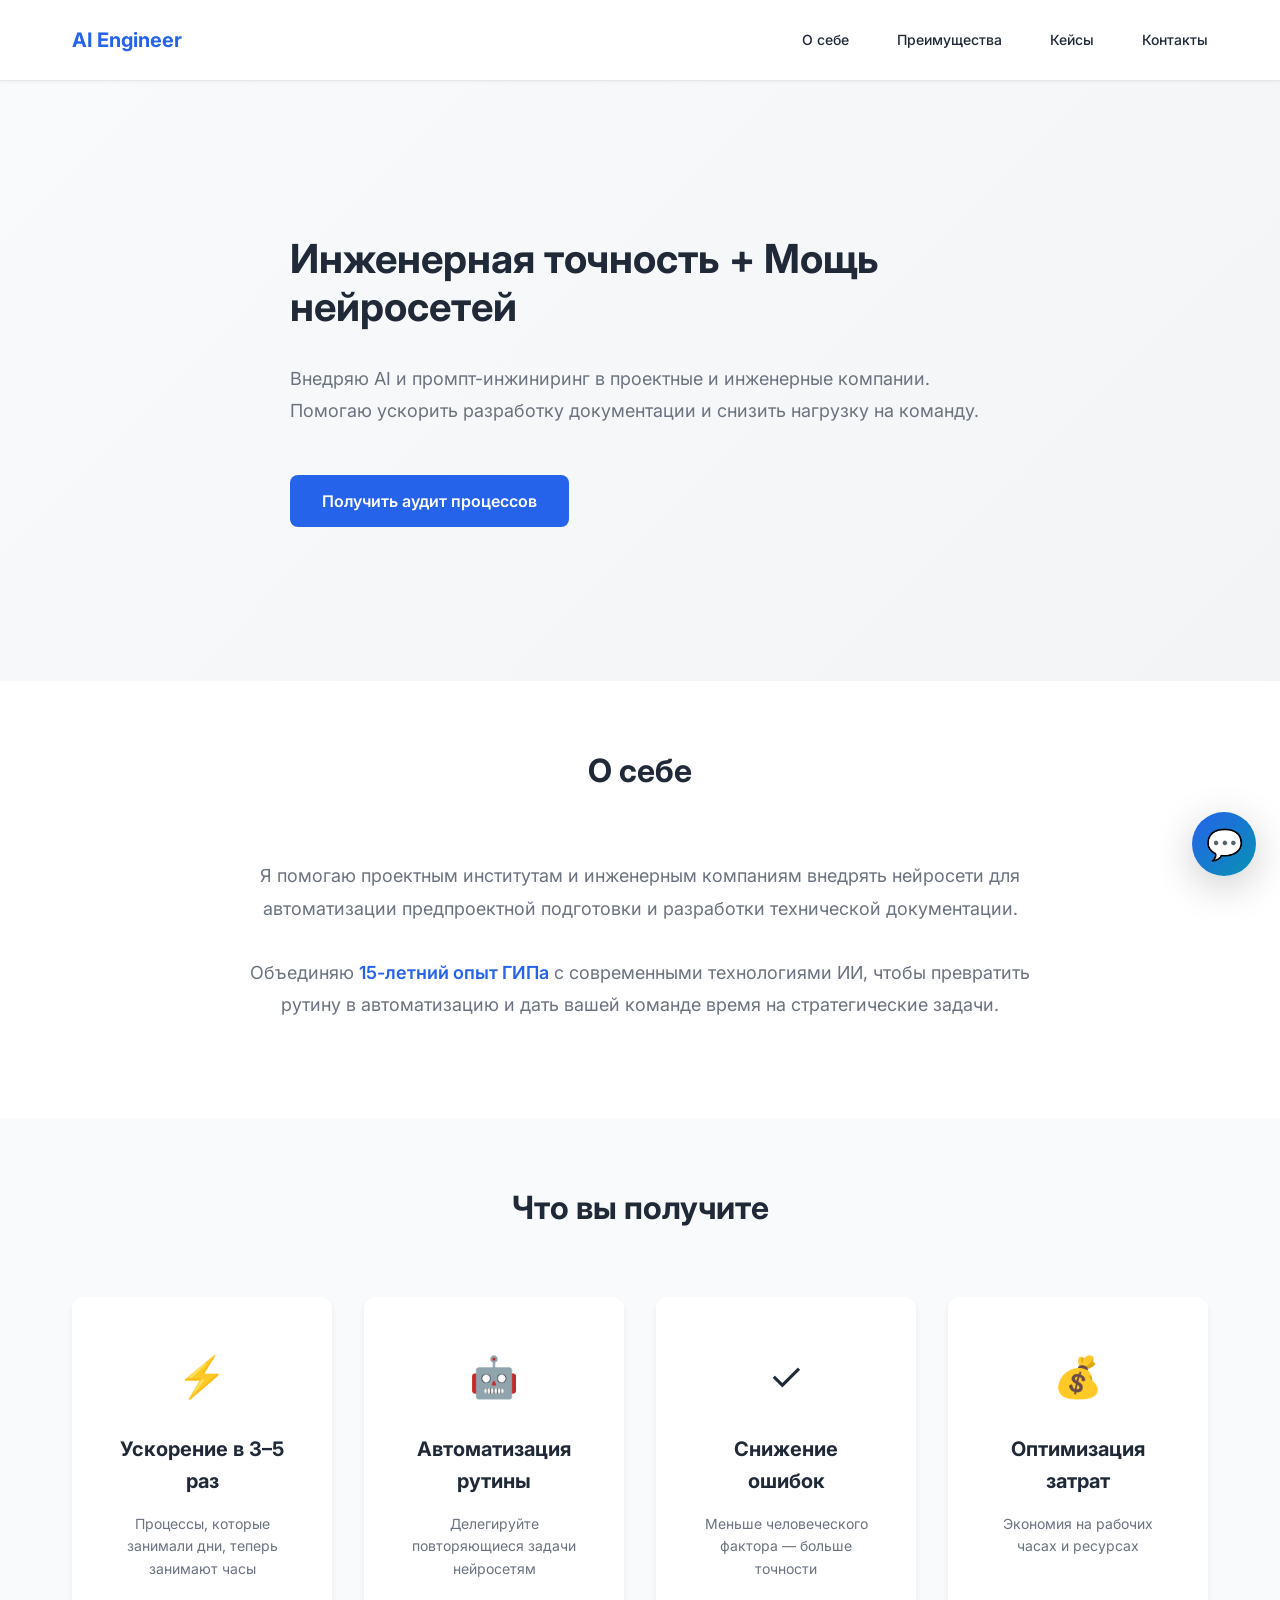
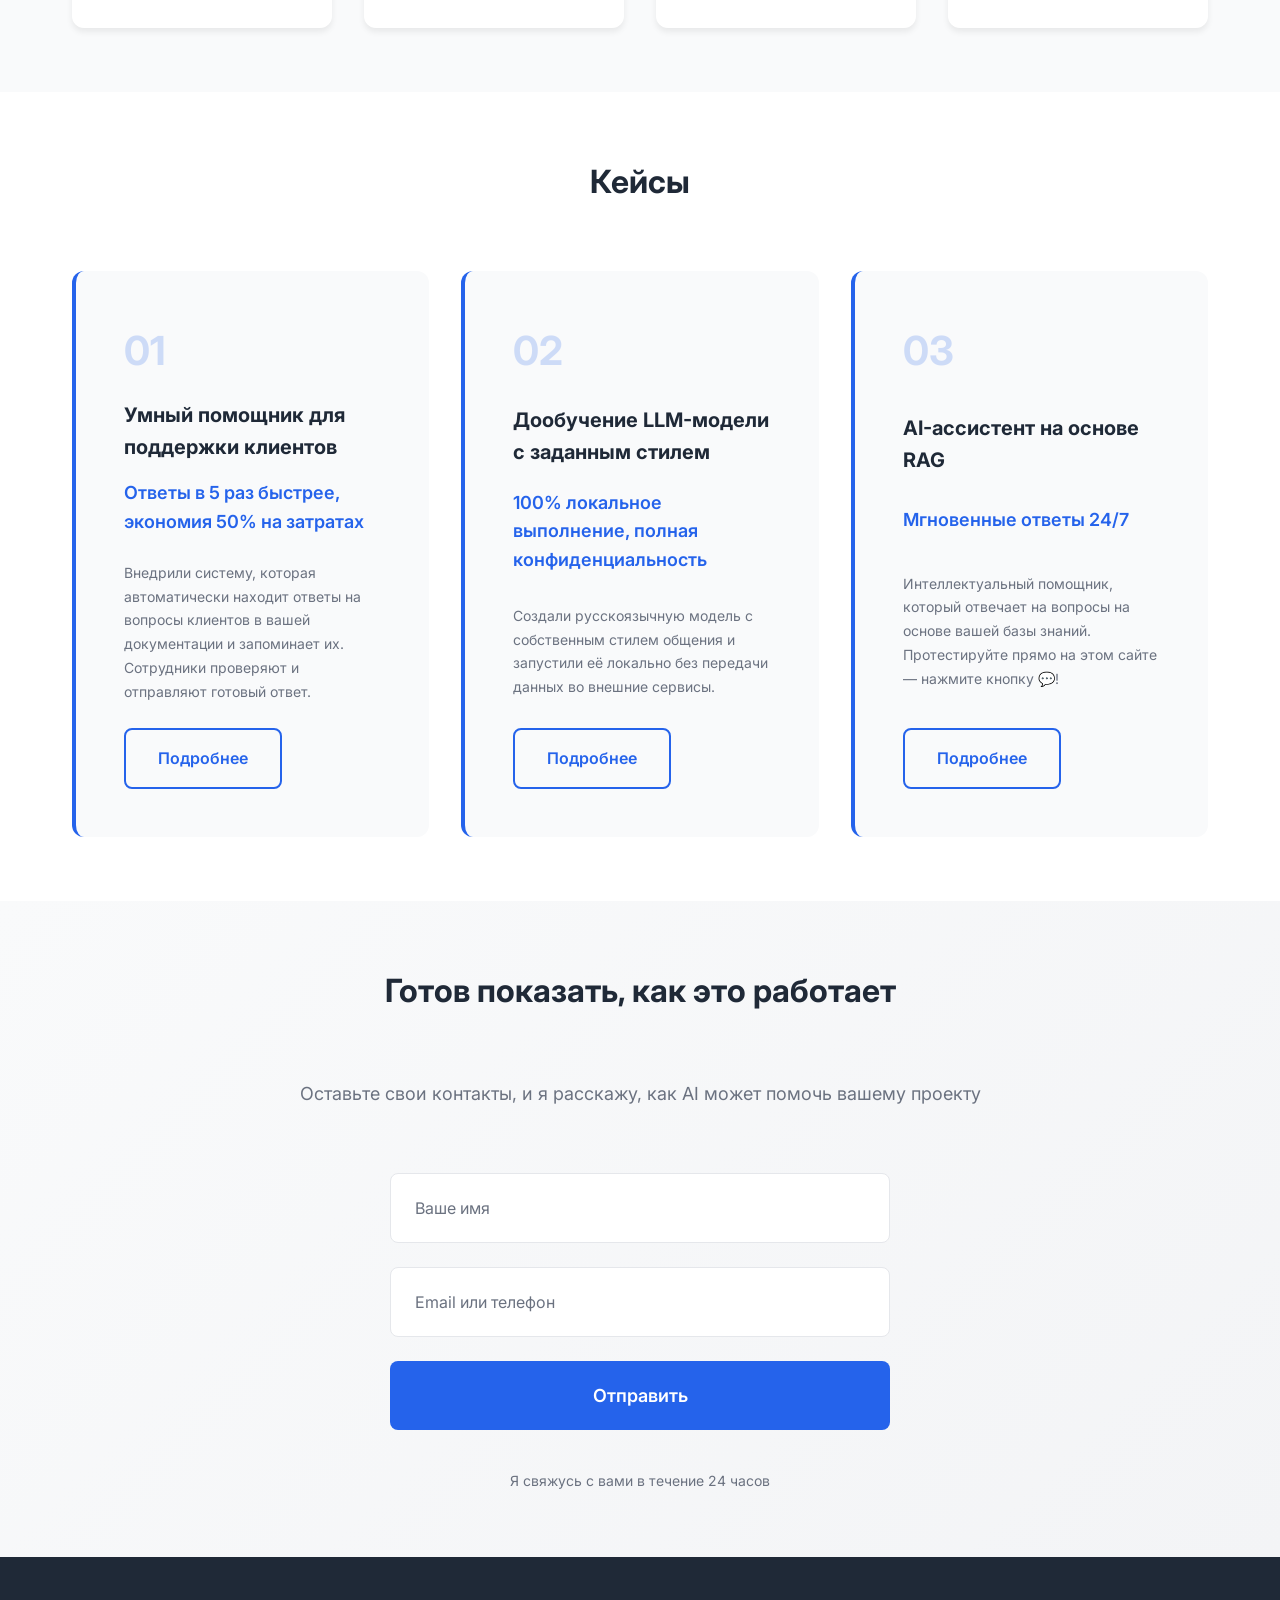
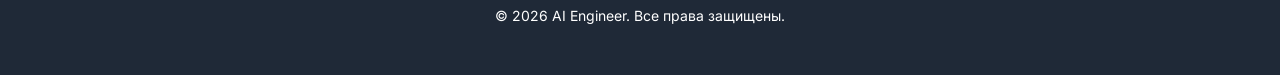
==== commit 1e4b282b: "1" ====
--- a/index.html
+++ b/index.html
@@ -116,11 +116,11 @@
                 </div>
                 <div class="case-card">
                     <div class="case-number">03</div>
-                    <h3>Генерация ПЗ</h3>
-                    <p class="case-result">Делегирование рутины</p>
+                    <h3>AI-ассистент на основе RAG</h3>
+                    <p class="case-result">Мгновенные ответы 24/7</p>
                     <p class="case-description">
-                        Система автоматически генерирует пояснительные записки на основе исходных данных. 
-                        Инженеры теперь сосредоточены на творческой работе.
+                        Интеллектуальный помощник, который отвечает на вопросы на основе вашей базы знаний. 
+                        Протестируйте прямо на этом сайте — нажмите кнопку 💬!
                     </p>
                     <a href="case-3.html" class="btn btn-secondary">Подробнее</a>
                 </div>
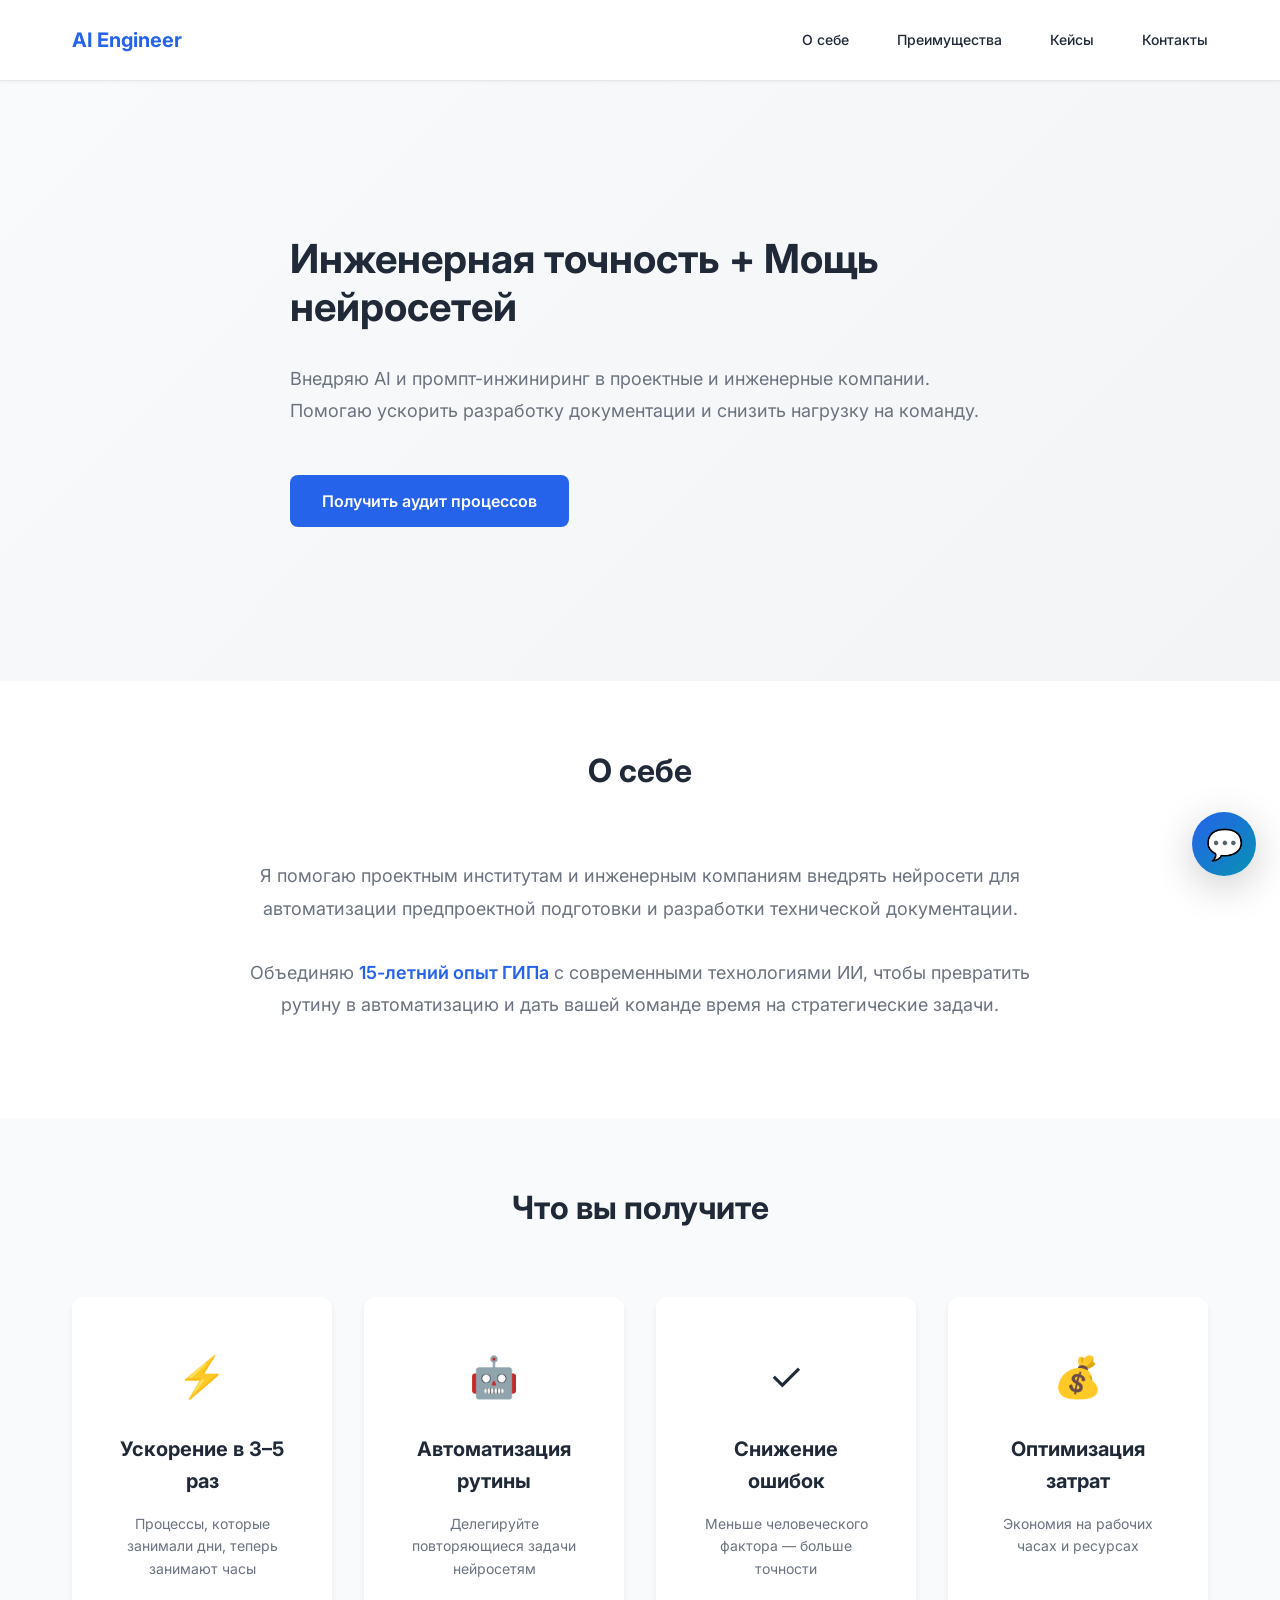
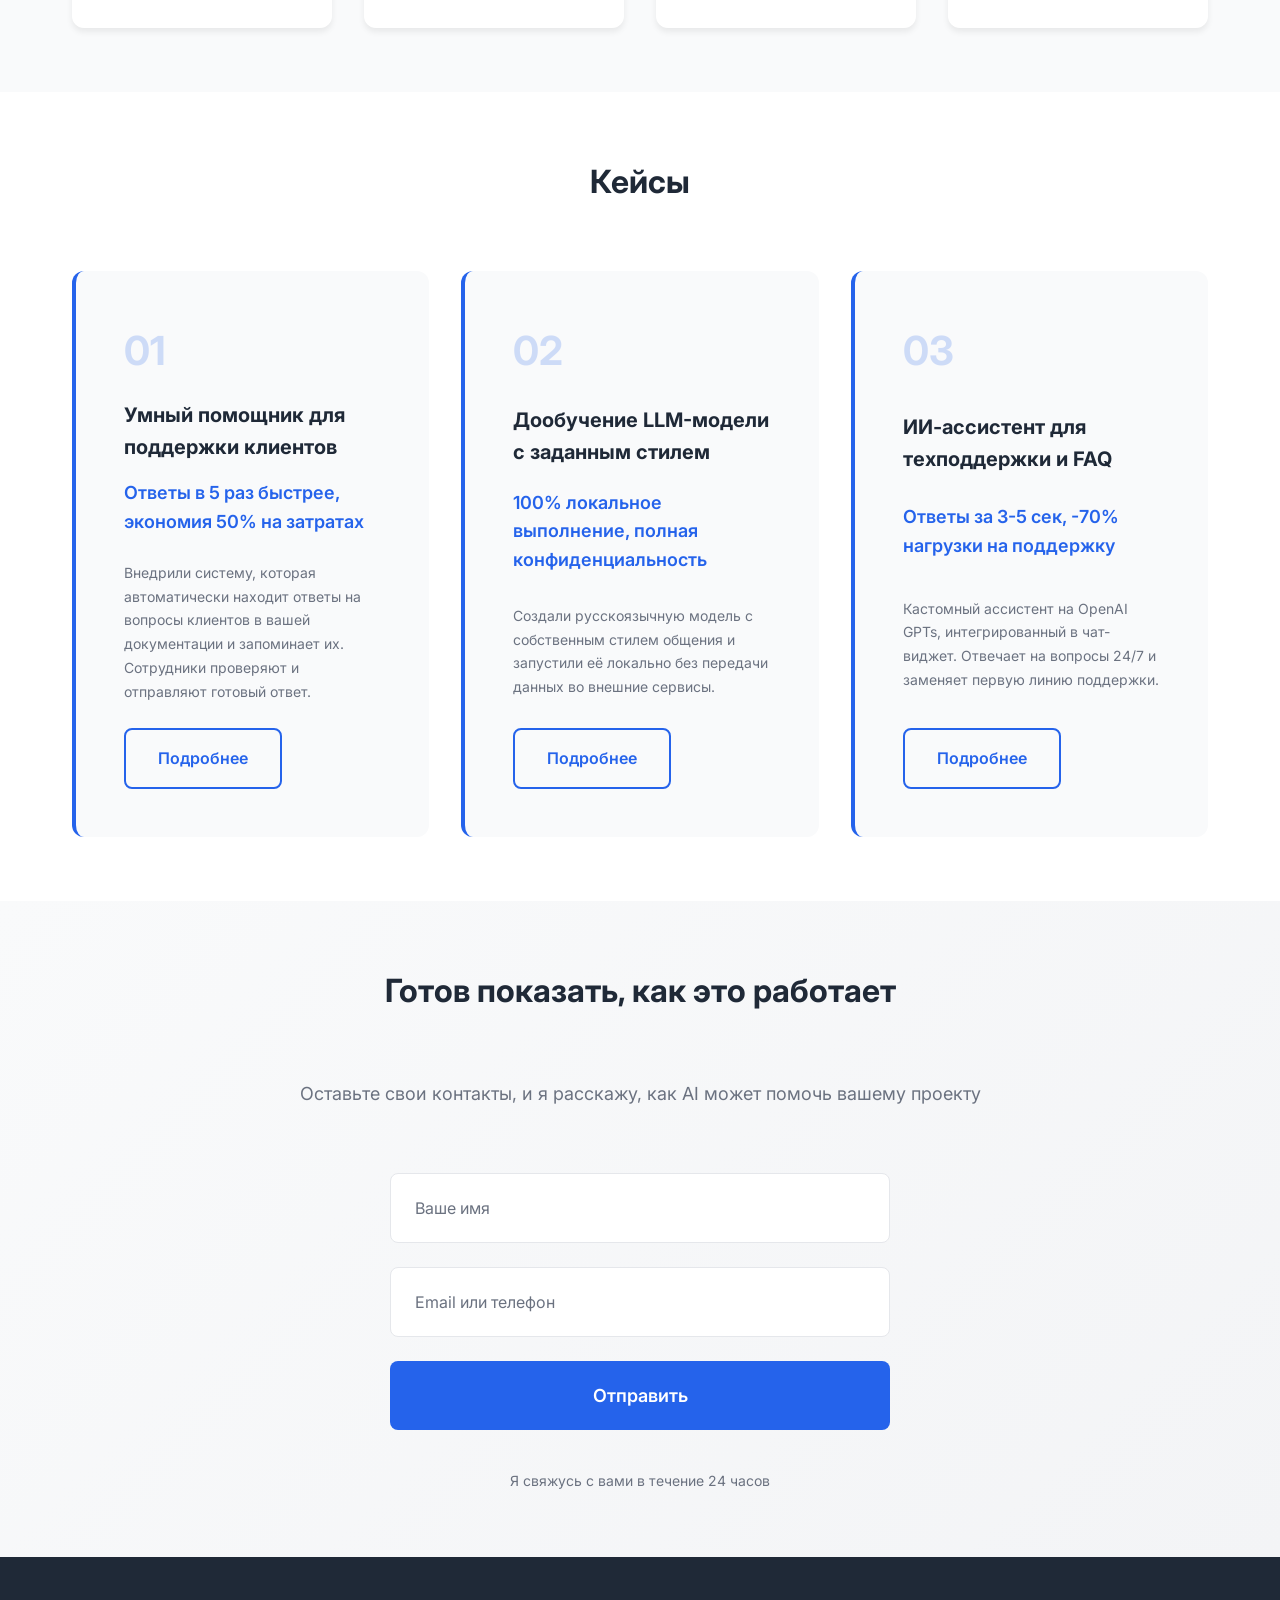
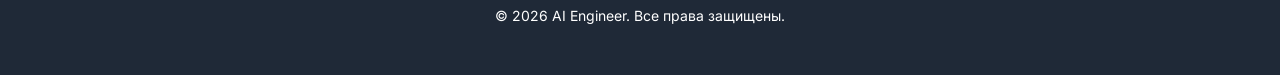
==== commit 1d48df34: "Update index.html" ====
--- a/index.html
+++ b/index.html
@@ -116,11 +116,10 @@
                 </div>
                 <div class="case-card">
                     <div class="case-number">03</div>
-                    <h3>AI-ассистент на основе RAG</h3>
-                    <p class="case-result">Мгновенные ответы 24/7</p>
+                    <h3>ИИ-ассистент для техподдержки и FAQ</h3>
+                    <p class="case-result">Ответы за 3-5 сек, -70% нагрузки на поддержку</p>
                     <p class="case-description">
-                        Интеллектуальный помощник, который отвечает на вопросы на основе вашей базы знаний. 
-                        Протестируйте прямо на этом сайте — нажмите кнопку 💬!
+                        Кастомный ассистент на OpenAI GPTs, интегрированный в чат-виджет. Отвечает на вопросы 24/7 и заменяет первую линию поддержки.
                     </p>
                     <a href="case-3.html" class="btn btn-secondary">Подробнее</a>
                 </div>
